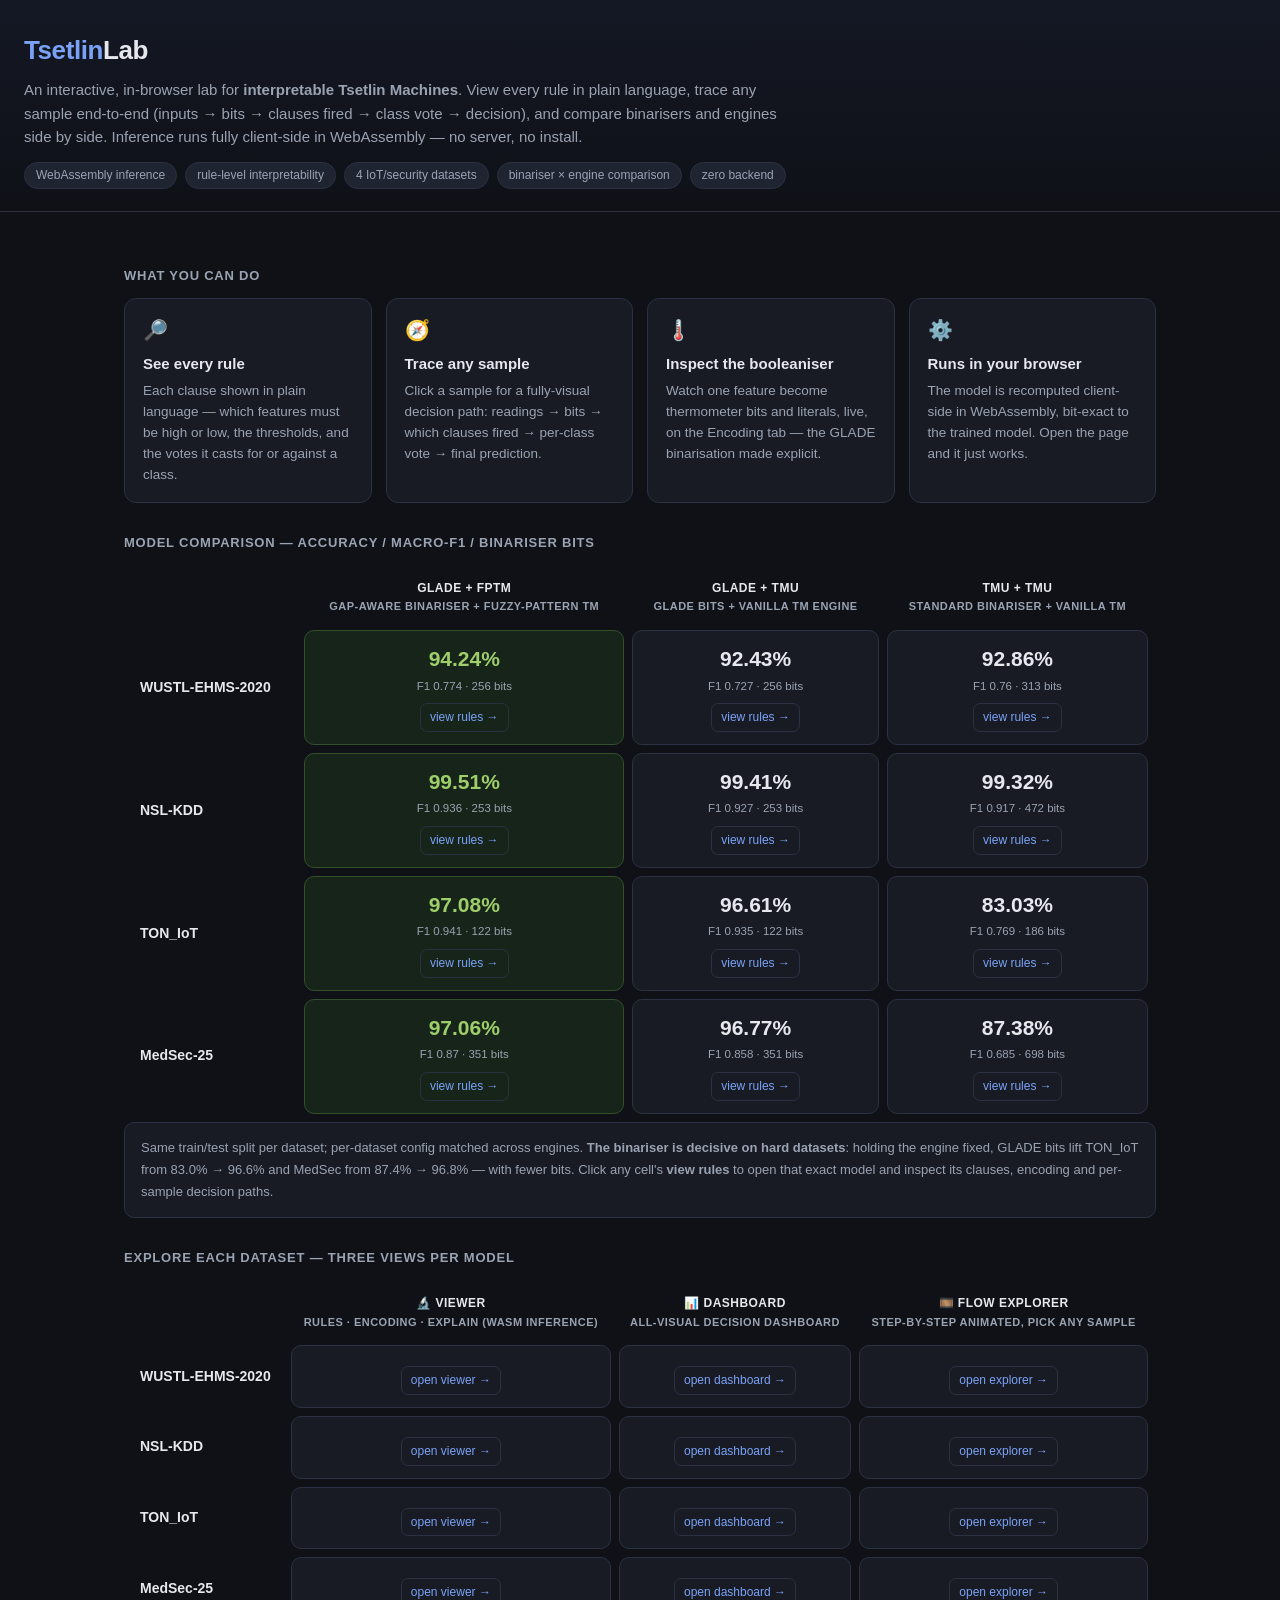
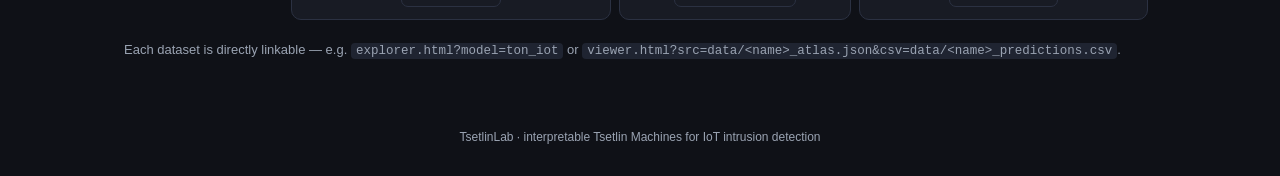
==== index.html @ f1954259 "Real-data flow explorer with sample picker + deep dig-in; per-dataset deep links across viewer/dashb" ====
<!DOCTYPE html>
<html lang="en"><head><meta charset="utf-8"><meta name="viewport" content="width=device-width,initial-scale=1">
<title>TsetlinLab — interpretable Tsetlin Machines in the browser</title>
<style>
  :root{--bg:#0f1117;--panel:#181b24;--panel2:#1f2431;--line:#2b3142;--fg:#e6e8ee;--mut:#9aa3b2;--acc:#7aa2f7;--pos:#9ece6a;--neg:#f7768e;--warn:#e0af68}
  *{box-sizing:border-box} body{margin:0;font:15px/1.55 -apple-system,BlinkMacSystemFont,"Segoe UI",Roboto,Helvetica,Arial,sans-serif;background:var(--bg);color:var(--fg)}
  header{padding:30px 24px 22px;border-bottom:1px solid var(--line);background:linear-gradient(180deg,#141824,#0f1117)}
  header h1{margin:0;font-size:26px;letter-spacing:-.4px} header h1 .g{color:var(--acc)}
  header p{margin:8px 0 0;color:var(--mut);max-width:760px}
  .pills{margin-top:14px;display:flex;gap:8px;flex-wrap:wrap}
  .pill{font-size:12px;border:1px solid var(--line);background:var(--panel2);border-radius:999px;padding:3px 11px;color:var(--mut)}
  main{max-width:1080px;margin:0 auto;padding:24px}
  h2{font-size:13px;text-transform:uppercase;letter-spacing:.06em;color:var(--mut);margin:30px 0 12px}
  .feat{display:grid;grid-template-columns:repeat(auto-fit,minmax(230px,1fr));gap:14px}
  .card{background:var(--panel);border:1px solid var(--line);border-radius:12px;padding:16px 18px}
  .card h3{margin:0 0 6px;font-size:15px} .card p{margin:0;color:var(--mut);font-size:13.5px}
  .card .ic{font-size:20px;margin-bottom:6px}
  table.mx{width:100%;border-collapse:separate;border-spacing:8px}
  table.mx th{font-size:13px;color:var(--mut);font-weight:600;text-align:left;padding:6px 8px}
  table.mx thead th{text-align:center;font-size:12px;text-transform:uppercase;letter-spacing:.04em}
  table.mx td{background:var(--panel);border:1px solid var(--line);border-radius:10px;padding:12px 14px;text-align:center;min-width:150px;vertical-align:top}
  table.mx td.win{border-color:#33502a;background:#16241a}
  table.mx td .acc{font-size:21px;font-weight:800} table.mx td.win .acc{color:var(--pos)}
  table.mx td .sub{font-size:11.5px;color:var(--mut);margin-top:2px}
  table.mx td .vr{display:inline-block;margin-top:8px;font-size:12px;color:var(--acc);text-decoration:none;border:1px solid var(--line);border-radius:7px;padding:4px 9px}
  table.mx td .vr:hover{border-color:var(--acc)}
  table.mx tbody th{font-size:14px;color:var(--fg)}
  .note{color:var(--mut);font-size:13px;line-height:1.7;background:var(--panel);border:1px solid var(--line);border-radius:10px;padding:14px 16px}
  .legend{display:flex;gap:8px;flex-wrap:wrap;margin:10px 0 0;font-size:12px;color:var(--mut)}
  .colhdr .b{display:block;color:var(--fg);font-weight:700} .colhdr .s{font-size:11px;color:var(--mut)}
  a{color:var(--acc)} code{font-family:ui-monospace,Menlo,Consolas,monospace;background:var(--panel2);padding:1px 5px;border-radius:4px;font-size:12.5px}
  footer{color:var(--mut);font-size:12px;text-align:center;padding:30px}
  .cta{display:inline-block;margin-top:8px;background:#16241a;border:1px solid #33502a;color:var(--pos);border-radius:8px;padding:8px 14px;text-decoration:none;font-size:14px}
</style></head><body>
<header>
  <h1><span class="g">Tsetlin</span>Lab</h1>
  <p>An interactive, in-browser lab for <b>interpretable Tsetlin Machines</b>. View every rule in plain language, trace any sample end-to-end (inputs → bits → clauses fired → class vote → decision), and compare binarisers and engines side by side. Inference runs fully client-side in WebAssembly — no server, no install.</p>
  <div class="pills"><span class="pill">WebAssembly inference</span><span class="pill">rule-level interpretability</span><span class="pill">4 IoT/security datasets</span><span class="pill">binariser × engine comparison</span><span class="pill">zero backend</span></div>
</header>
<main>
  <h2>What you can do</h2>
  <div class="feat">
    <div class="card"><div class="ic">🔎</div><h3>See every rule</h3><p>Each clause shown in plain language — which features must be high or low, the thresholds, and the votes it casts for or against a class.</p></div>
    <div class="card"><div class="ic">🧭</div><h3>Trace any sample</h3><p>Click a sample for a fully-visual decision path: readings → bits → which clauses fired → per-class vote → final prediction.</p></div>
    <div class="card"><div class="ic">🌡️</div><h3>Inspect the booleaniser</h3><p>Watch one feature become thermometer bits and literals, live, on the Encoding tab — the GLADE binarisation made explicit.</p></div>
    <div class="card"><div class="ic">⚙️</div><h3>Runs in your browser</h3><p>The model is recomputed client-side in WebAssembly, bit-exact to the trained model. Open the page and it just works.</p></div>
  </div>

  <h2>Model comparison — accuracy / macro-F1 / binariser bits</h2>
  <table class="mx">
    <thead><tr><th></th>
      <th class="colhdr"><span class="b">GLADE + FPTM</span><span class="s">gap-aware binariser + Fuzzy-Pattern TM</span></th>
      <th class="colhdr"><span class="b">GLADE + TMU</span><span class="s">GLADE bits + vanilla TM engine</span></th>
      <th class="colhdr"><span class="b">TMU + TMU</span><span class="s">standard binariser + vanilla TM</span></th>
    </tr></thead>
    <tbody>
    <tr><th>WUSTL-EHMS-2020</th><td class="win"><div class="acc">94.24%</div><div class="sub">F1 0.774 · 256 bits</div><a class="vr" href="viewer.html?src=data/wustl_atlas.json&csv=data/wustl_predictions.csv">view rules →</a></td><td class=""><div class="acc">92.43%</div><div class="sub">F1 0.727 · 256 bits</div><a class="vr" href="viewer.html?src=data/gladetmu_wustl_atlas.json&csv=data/gladetmu_wustl_predictions.csv">view rules →</a></td><td class=""><div class="acc">92.86%</div><div class="sub">F1 0.76 · 313 bits</div><a class="vr" href="viewer.html?src=data/tmu_wustl_atlas.json&csv=data/tmu_wustl_predictions.csv">view rules →</a></td></tr>
<tr><th>NSL-KDD</th><td class="win"><div class="acc">99.51%</div><div class="sub">F1 0.936 · 253 bits</div><a class="vr" href="viewer.html?src=data/nslkdd_atlas.json&csv=data/nslkdd_predictions.csv">view rules →</a></td><td class=""><div class="acc">99.41%</div><div class="sub">F1 0.927 · 253 bits</div><a class="vr" href="viewer.html?src=data/gladetmu_nslkdd_atlas.json&csv=data/gladetmu_nslkdd_predictions.csv">view rules →</a></td><td class=""><div class="acc">99.32%</div><div class="sub">F1 0.917 · 472 bits</div><a class="vr" href="viewer.html?src=data/tmu_nslkdd_atlas.json&csv=data/tmu_nslkdd_predictions.csv">view rules →</a></td></tr>
<tr><th>TON_IoT</th><td class="win"><div class="acc">97.08%</div><div class="sub">F1 0.941 · 122 bits</div><a class="vr" href="viewer.html?src=data/ton_iot_atlas.json&csv=data/ton_iot_predictions.csv">view rules →</a></td><td class=""><div class="acc">96.61%</div><div class="sub">F1 0.935 · 122 bits</div><a class="vr" href="viewer.html?src=data/gladetmu_ton_iot_atlas.json&csv=data/gladetmu_ton_iot_predictions.csv">view rules →</a></td><td class=""><div class="acc">83.03%</div><div class="sub">F1 0.769 · 186 bits</div><a class="vr" href="viewer.html?src=data/tmu_ton_iot_atlas.json&csv=data/tmu_ton_iot_predictions.csv">view rules →</a></td></tr>
<tr><th>MedSec-25</th><td class="win"><div class="acc">97.06%</div><div class="sub">F1 0.87 · 351 bits</div><a class="vr" href="viewer.html?src=data/medsec_atlas.json&csv=data/medsec_predictions.csv">view rules →</a></td><td class=""><div class="acc">96.77%</div><div class="sub">F1 0.858 · 351 bits</div><a class="vr" href="viewer.html?src=data/gladetmu_medsec_atlas.json&csv=data/gladetmu_medsec_predictions.csv">view rules →</a></td><td class=""><div class="acc">87.38%</div><div class="sub">F1 0.685 · 698 bits</div><a class="vr" href="viewer.html?src=data/tmu_medsec_atlas.json&csv=data/tmu_medsec_predictions.csv">view rules →</a></td></tr>

    </tbody>
  </table>
  <div class="note">Same train/test split per dataset; per-dataset config matched across engines. <b>The binariser is decisive on hard datasets</b>: holding the engine fixed, GLADE bits lift TON_IoT from 83.0% → 96.6% and MedSec from 87.4% → 96.8% — with fewer bits. Click any cell's <b>view rules</b> to open that exact model and inspect its clauses, encoding and per-sample decision paths.</div>

  <h2>Explore each dataset — three views per model</h2>
  <table class="mx" style="border-spacing:8px">
    <thead><tr><th></th>
      <th class="colhdr"><span class="b">🔬 Viewer</span><span class="s">rules · encoding · explain (WASM inference)</span></th>
      <th class="colhdr"><span class="b">📊 Dashboard</span><span class="s">all-visual decision dashboard</span></th>
      <th class="colhdr"><span class="b">🎞️ Flow Explorer</span><span class="s">step-by-step animated, pick any sample</span></th>
    </tr></thead>
    <tbody id="dsRows"></tbody>
  </table>
  <p style="color:var(--mut);font-size:13px;margin-top:12px">Each dataset is directly linkable — e.g. <code>explorer.html?model=ton_iot</code> or <code>viewer.html?src=data/&lt;name&gt;_atlas.json&amp;csv=data/&lt;name&gt;_predictions.csv</code>.</p>
</main>
<script>
// per-dataset page links (Viewer / Dashboard / Explorer)
const DS=[['wustl','WUSTL-EHMS-2020'],['nslkdd','NSL-KDD'],['ton_iot','TON_IoT'],['medsec','MedSec-25']];
document.getElementById('dsRows').innerHTML=DS.map(([k,h])=>{
  const v=`viewer.html?src=data/${k}_atlas.json&csv=data/${k}_predictions.csv`;
  const d=`dashboard.html?model=${k}`;
  const e=`explorer.html?model=${k}`;
  const cell=(href,txt)=>`<td style="text-align:center"><a class="vr" href="${href}">${txt} →</a></td>`;
  return `<tr><th>${h}</th>${cell(v,'open viewer')}${cell(d,'open dashboard')}${cell(e,'open explorer')}</tr>`;
}).join('');
</script>
<footer>TsetlinLab · interpretable Tsetlin Machines for IoT intrusion detection</footer>
</body></html>
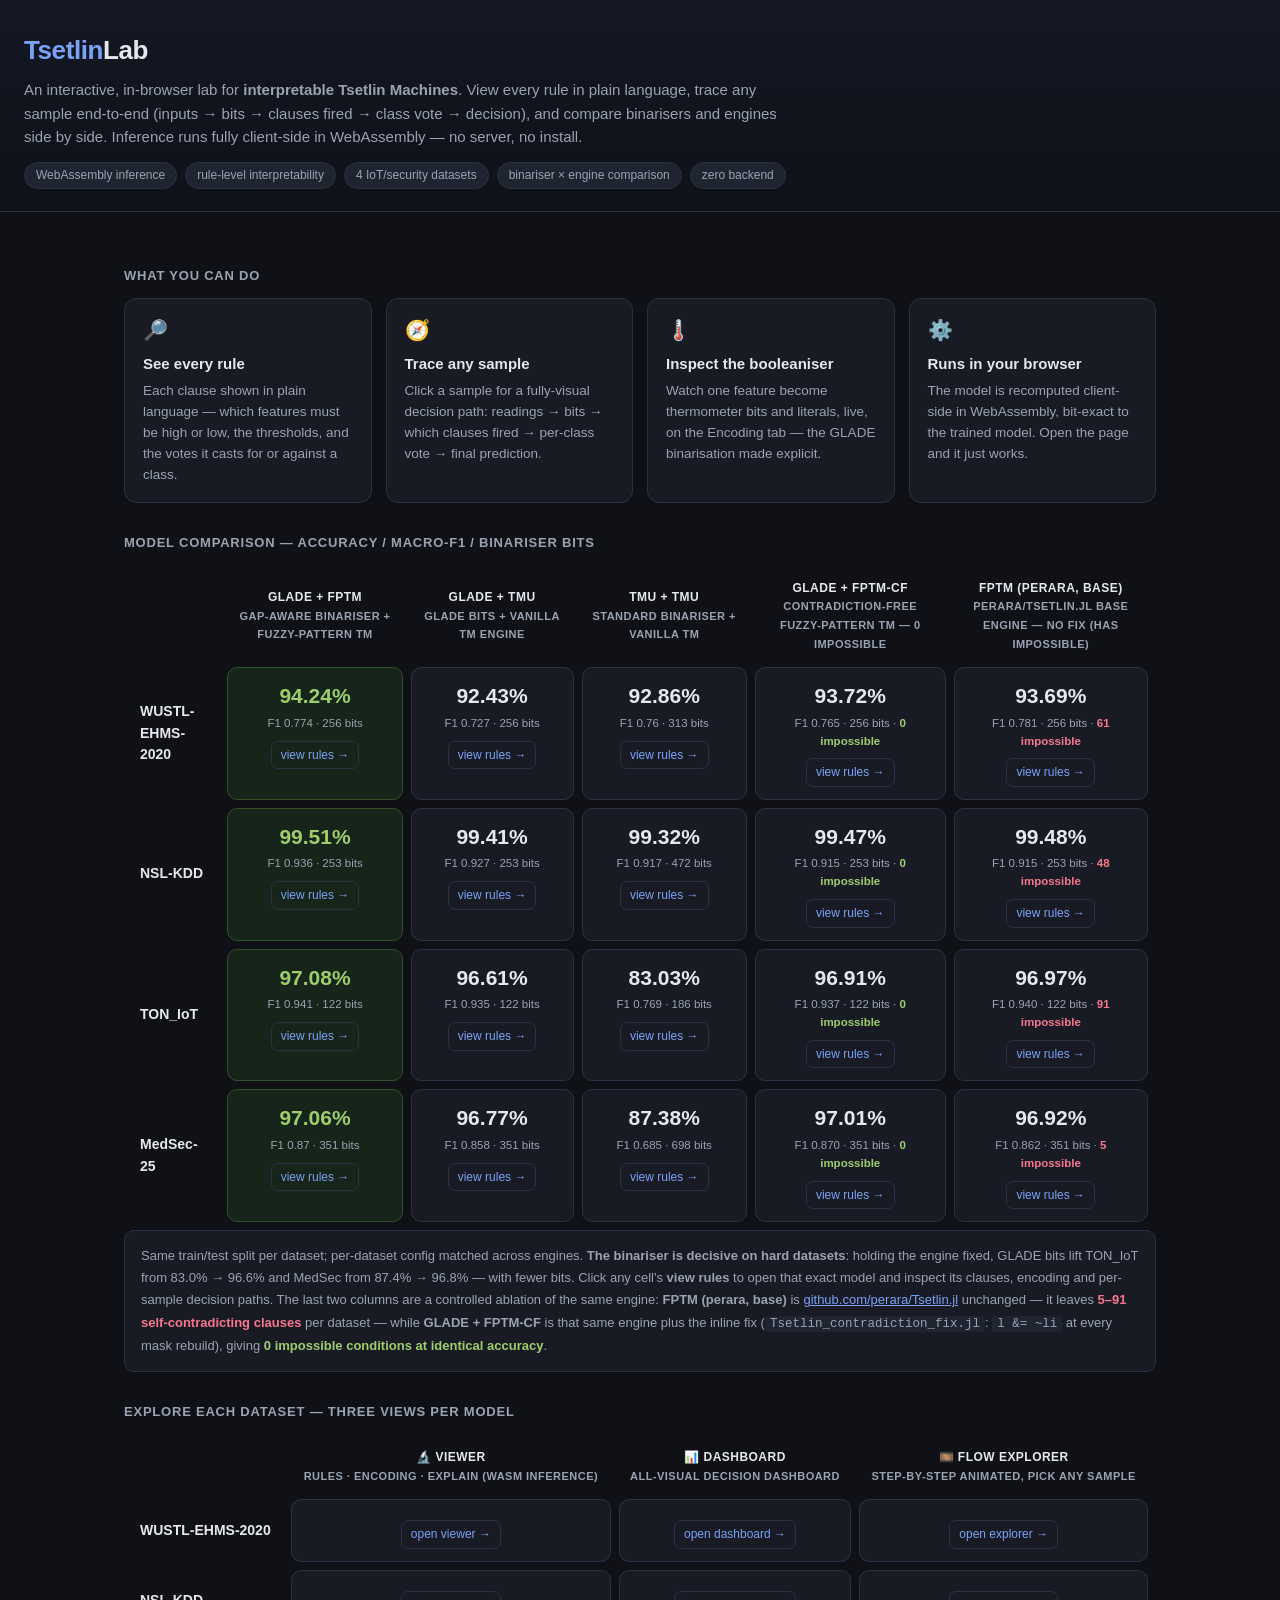
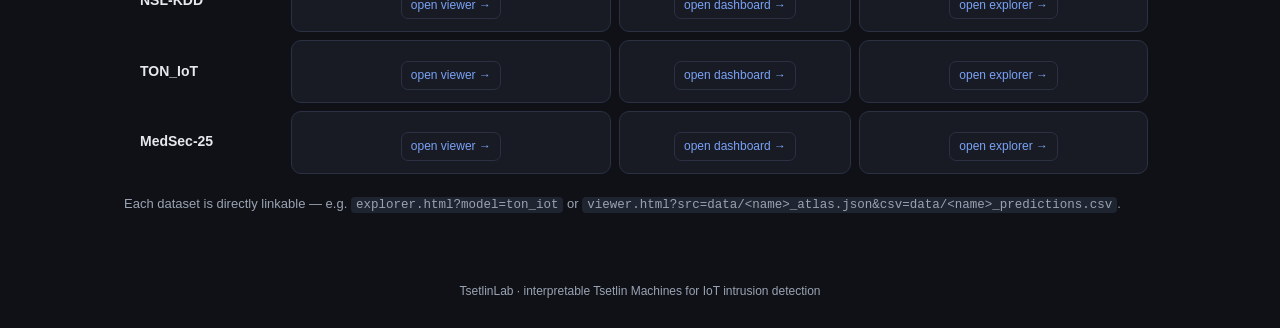
==== commit 297162c6: "Add contradiction-fix (cf_*) and base perara/Tsetlin.jl (perara_*) models for all 4 datasets - cf_*:" ====
--- a/index.html
+++ b/index.html
@@ -52,16 +52,18 @@
       <th class="colhdr"><span class="b">GLADE + FPTM</span><span class="s">gap-aware binariser + Fuzzy-Pattern TM</span></th>
       <th class="colhdr"><span class="b">GLADE + TMU</span><span class="s">GLADE bits + vanilla TM engine</span></th>
       <th class="colhdr"><span class="b">TMU + TMU</span><span class="s">standard binariser + vanilla TM</span></th>
+      <th class="colhdr"><span class="b">GLADE + FPTM-CF</span><span class="s">contradiction-free Fuzzy-Pattern TM — 0 impossible</span></th>
+      <th class="colhdr"><span class="b">FPTM (perara, base)</span><span class="s">perara/Tsetlin.jl base engine — no fix (has impossible)</span></th>
     </tr></thead>
     <tbody>
-    <tr><th>WUSTL-EHMS-2020</th><td class="win"><div class="acc">94.24%</div><div class="sub">F1 0.774 · 256 bits</div><a class="vr" href="viewer.html?src=data/wustl_atlas.json&csv=data/wustl_predictions.csv">view rules →</a></td><td class=""><div class="acc">92.43%</div><div class="sub">F1 0.727 · 256 bits</div><a class="vr" href="viewer.html?src=data/gladetmu_wustl_atlas.json&csv=data/gladetmu_wustl_predictions.csv">view rules →</a></td><td class=""><div class="acc">92.86%</div><div class="sub">F1 0.76 · 313 bits</div><a class="vr" href="viewer.html?src=data/tmu_wustl_atlas.json&csv=data/tmu_wustl_predictions.csv">view rules →</a></td></tr>
-<tr><th>NSL-KDD</th><td class="win"><div class="acc">99.51%</div><div class="sub">F1 0.936 · 253 bits</div><a class="vr" href="viewer.html?src=data/nslkdd_atlas.json&csv=data/nslkdd_predictions.csv">view rules →</a></td><td class=""><div class="acc">99.41%</div><div class="sub">F1 0.927 · 253 bits</div><a class="vr" href="viewer.html?src=data/gladetmu_nslkdd_atlas.json&csv=data/gladetmu_nslkdd_predictions.csv">view rules →</a></td><td class=""><div class="acc">99.32%</div><div class="sub">F1 0.917 · 472 bits</div><a class="vr" href="viewer.html?src=data/tmu_nslkdd_atlas.json&csv=data/tmu_nslkdd_predictions.csv">view rules →</a></td></tr>
-<tr><th>TON_IoT</th><td class="win"><div class="acc">97.08%</div><div class="sub">F1 0.941 · 122 bits</div><a class="vr" href="viewer.html?src=data/ton_iot_atlas.json&csv=data/ton_iot_predictions.csv">view rules →</a></td><td class=""><div class="acc">96.61%</div><div class="sub">F1 0.935 · 122 bits</div><a class="vr" href="viewer.html?src=data/gladetmu_ton_iot_atlas.json&csv=data/gladetmu_ton_iot_predictions.csv">view rules →</a></td><td class=""><div class="acc">83.03%</div><div class="sub">F1 0.769 · 186 bits</div><a class="vr" href="viewer.html?src=data/tmu_ton_iot_atlas.json&csv=data/tmu_ton_iot_predictions.csv">view rules →</a></td></tr>
-<tr><th>MedSec-25</th><td class="win"><div class="acc">97.06%</div><div class="sub">F1 0.87 · 351 bits</div><a class="vr" href="viewer.html?src=data/medsec_atlas.json&csv=data/medsec_predictions.csv">view rules →</a></td><td class=""><div class="acc">96.77%</div><div class="sub">F1 0.858 · 351 bits</div><a class="vr" href="viewer.html?src=data/gladetmu_medsec_atlas.json&csv=data/gladetmu_medsec_predictions.csv">view rules →</a></td><td class=""><div class="acc">87.38%</div><div class="sub">F1 0.685 · 698 bits</div><a class="vr" href="viewer.html?src=data/tmu_medsec_atlas.json&csv=data/tmu_medsec_predictions.csv">view rules →</a></td></tr>
+    <tr><th>WUSTL-EHMS-2020</th><td class="win"><div class="acc">94.24%</div><div class="sub">F1 0.774 · 256 bits</div><a class="vr" href="viewer.html?src=data/wustl_atlas.json&csv=data/wustl_predictions.csv">view rules →</a></td><td class=""><div class="acc">92.43%</div><div class="sub">F1 0.727 · 256 bits</div><a class="vr" href="viewer.html?src=data/gladetmu_wustl_atlas.json&csv=data/gladetmu_wustl_predictions.csv">view rules →</a></td><td class=""><div class="acc">92.86%</div><div class="sub">F1 0.76 · 313 bits</div><a class="vr" href="viewer.html?src=data/tmu_wustl_atlas.json&csv=data/tmu_wustl_predictions.csv">view rules →</a></td><td class=""><div class="acc">93.72%</div><div class="sub">F1 0.765 · 256 bits · <b style="color:#9ece6a">0 impossible</b></div><a class="vr" href="viewer.html?src=data/cf_wustl_atlas.json&csv=data/cf_wustl_predictions.csv">view rules →</a></td><td class=""><div class="acc">93.69%</div><div class="sub">F1 0.781 · 256 bits · <b style="color:#f7768e">61 impossible</b></div><a class="vr" href="viewer.html?src=data/perara_wustl_atlas.json&csv=data/perara_wustl_predictions.csv">view rules →</a></td></tr>
+<tr><th>NSL-KDD</th><td class="win"><div class="acc">99.51%</div><div class="sub">F1 0.936 · 253 bits</div><a class="vr" href="viewer.html?src=data/nslkdd_atlas.json&csv=data/nslkdd_predictions.csv">view rules →</a></td><td class=""><div class="acc">99.41%</div><div class="sub">F1 0.927 · 253 bits</div><a class="vr" href="viewer.html?src=data/gladetmu_nslkdd_atlas.json&csv=data/gladetmu_nslkdd_predictions.csv">view rules →</a></td><td class=""><div class="acc">99.32%</div><div class="sub">F1 0.917 · 472 bits</div><a class="vr" href="viewer.html?src=data/tmu_nslkdd_atlas.json&csv=data/tmu_nslkdd_predictions.csv">view rules →</a></td><td class=""><div class="acc">99.47%</div><div class="sub">F1 0.915 · 253 bits · <b style="color:#9ece6a">0 impossible</b></div><a class="vr" href="viewer.html?src=data/cf_nslkdd_atlas.json&csv=data/cf_nslkdd_predictions.csv">view rules →</a></td><td class=""><div class="acc">99.48%</div><div class="sub">F1 0.915 · 253 bits · <b style="color:#f7768e">48 impossible</b></div><a class="vr" href="viewer.html?src=data/perara_nslkdd_atlas.json&csv=data/perara_nslkdd_predictions.csv">view rules →</a></td></tr>
+<tr><th>TON_IoT</th><td class="win"><div class="acc">97.08%</div><div class="sub">F1 0.941 · 122 bits</div><a class="vr" href="viewer.html?src=data/ton_iot_atlas.json&csv=data/ton_iot_predictions.csv">view rules →</a></td><td class=""><div class="acc">96.61%</div><div class="sub">F1 0.935 · 122 bits</div><a class="vr" href="viewer.html?src=data/gladetmu_ton_iot_atlas.json&csv=data/gladetmu_ton_iot_predictions.csv">view rules →</a></td><td class=""><div class="acc">83.03%</div><div class="sub">F1 0.769 · 186 bits</div><a class="vr" href="viewer.html?src=data/tmu_ton_iot_atlas.json&csv=data/tmu_ton_iot_predictions.csv">view rules →</a></td><td class=""><div class="acc">96.91%</div><div class="sub">F1 0.937 · 122 bits · <b style="color:#9ece6a">0 impossible</b></div><a class="vr" href="viewer.html?src=data/cf_ton_iot_atlas.json&csv=data/cf_ton_iot_predictions.csv">view rules →</a></td><td class=""><div class="acc">96.97%</div><div class="sub">F1 0.940 · 122 bits · <b style="color:#f7768e">91 impossible</b></div><a class="vr" href="viewer.html?src=data/perara_ton_iot_atlas.json&csv=data/perara_ton_iot_predictions.csv">view rules →</a></td></tr>
+<tr><th>MedSec-25</th><td class="win"><div class="acc">97.06%</div><div class="sub">F1 0.87 · 351 bits</div><a class="vr" href="viewer.html?src=data/medsec_atlas.json&csv=data/medsec_predictions.csv">view rules →</a></td><td class=""><div class="acc">96.77%</div><div class="sub">F1 0.858 · 351 bits</div><a class="vr" href="viewer.html?src=data/gladetmu_medsec_atlas.json&csv=data/gladetmu_medsec_predictions.csv">view rules →</a></td><td class=""><div class="acc">87.38%</div><div class="sub">F1 0.685 · 698 bits</div><a class="vr" href="viewer.html?src=data/tmu_medsec_atlas.json&csv=data/tmu_medsec_predictions.csv">view rules →</a></td><td class=""><div class="acc">97.01%</div><div class="sub">F1 0.870 · 351 bits · <b style="color:#9ece6a">0 impossible</b></div><a class="vr" href="viewer.html?src=data/cf_medsec_atlas.json&csv=data/cf_medsec_predictions.csv">view rules →</a></td><td class=""><div class="acc">96.92%</div><div class="sub">F1 0.862 · 351 bits · <b style="color:#f7768e">5 impossible</b></div><a class="vr" href="viewer.html?src=data/perara_medsec_atlas.json&csv=data/perara_medsec_predictions.csv">view rules →</a></td></tr>
 
     </tbody>
   </table>
-  <div class="note">Same train/test split per dataset; per-dataset config matched across engines. <b>The binariser is decisive on hard datasets</b>: holding the engine fixed, GLADE bits lift TON_IoT from 83.0% → 96.6% and MedSec from 87.4% → 96.8% — with fewer bits. Click any cell's <b>view rules</b> to open that exact model and inspect its clauses, encoding and per-sample decision paths.</div>
+  <div class="note">Same train/test split per dataset; per-dataset config matched across engines. <b>The binariser is decisive on hard datasets</b>: holding the engine fixed, GLADE bits lift TON_IoT from 83.0% → 96.6% and MedSec from 87.4% → 96.8% — with fewer bits. Click any cell's <b>view rules</b> to open that exact model and inspect its clauses, encoding and per-sample decision paths. The last two columns are a controlled ablation of the same engine: <b>FPTM (perara, base)</b> is <a href="https://github.com/perara/Tsetlin.jl">github.com/perara/Tsetlin.jl</a> unchanged — it leaves <b style="color:#f7768e">5–91 self-contradicting clauses</b> per dataset — while <b>GLADE + FPTM-CF</b> is that same engine plus the inline fix (<code>Tsetlin_contradiction_fix.jl</code>: <code>l &amp;= ~li</code> at every mask rebuild), giving <b style="color:#9ece6a">0 impossible conditions at identical accuracy</b>.</div>
 
   <h2>Explore each dataset — three views per model</h2>
   <table class="mx" style="border-spacing:8px">
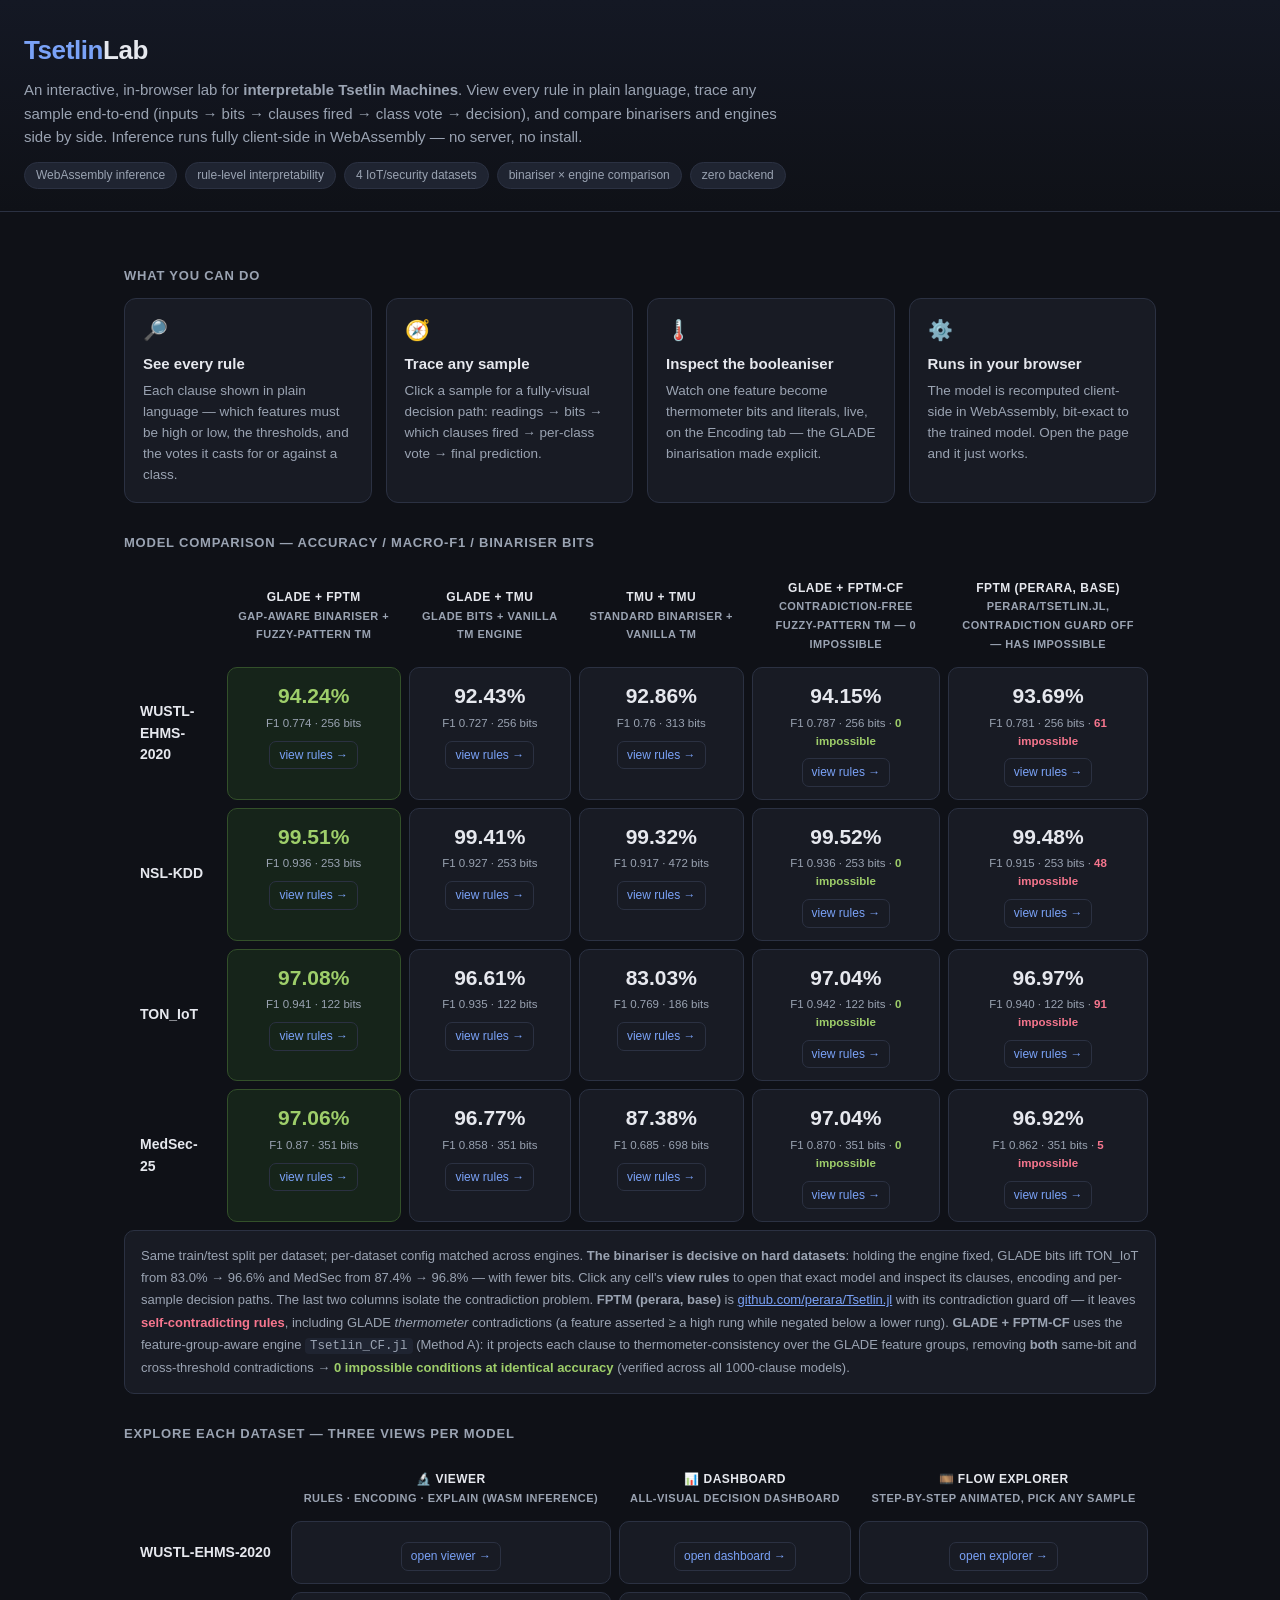
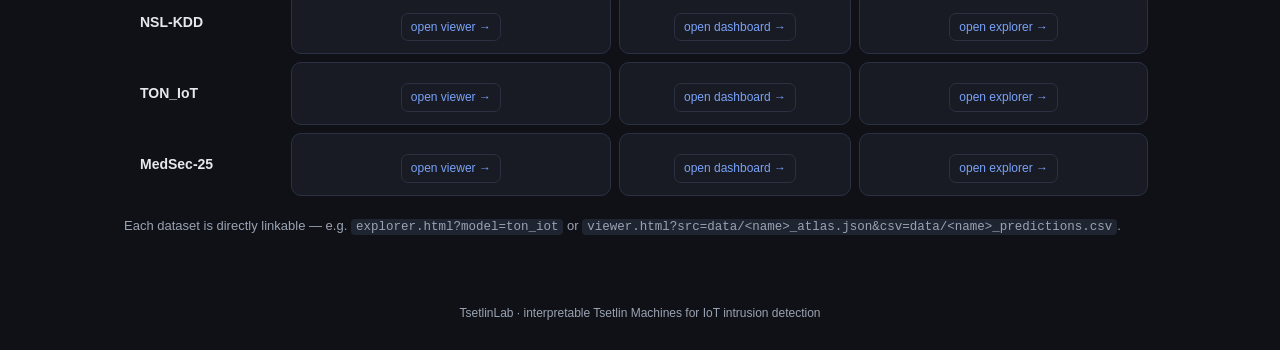
==== commit 086089be: "cf_* atlases: switch to feature-group-aware Tsetlin_CF (Method A) — truly 0 impossible The inline l&" ====
--- a/index.html
+++ b/index.html
@@ -53,17 +53,17 @@
       <th class="colhdr"><span class="b">GLADE + TMU</span><span class="s">GLADE bits + vanilla TM engine</span></th>
       <th class="colhdr"><span class="b">TMU + TMU</span><span class="s">standard binariser + vanilla TM</span></th>
       <th class="colhdr"><span class="b">GLADE + FPTM-CF</span><span class="s">contradiction-free Fuzzy-Pattern TM — 0 impossible</span></th>
-      <th class="colhdr"><span class="b">FPTM (perara, base)</span><span class="s">perara/Tsetlin.jl base engine — no fix (has impossible)</span></th>
+      <th class="colhdr"><span class="b">FPTM (perara, base)</span><span class="s">perara/Tsetlin.jl, contradiction guard off — has impossible</span></th>
     </tr></thead>
     <tbody>
-    <tr><th>WUSTL-EHMS-2020</th><td class="win"><div class="acc">94.24%</div><div class="sub">F1 0.774 · 256 bits</div><a class="vr" href="viewer.html?src=data/wustl_atlas.json&csv=data/wustl_predictions.csv">view rules →</a></td><td class=""><div class="acc">92.43%</div><div class="sub">F1 0.727 · 256 bits</div><a class="vr" href="viewer.html?src=data/gladetmu_wustl_atlas.json&csv=data/gladetmu_wustl_predictions.csv">view rules →</a></td><td class=""><div class="acc">92.86%</div><div class="sub">F1 0.76 · 313 bits</div><a class="vr" href="viewer.html?src=data/tmu_wustl_atlas.json&csv=data/tmu_wustl_predictions.csv">view rules →</a></td><td class=""><div class="acc">93.72%</div><div class="sub">F1 0.765 · 256 bits · <b style="color:#9ece6a">0 impossible</b></div><a class="vr" href="viewer.html?src=data/cf_wustl_atlas.json&csv=data/cf_wustl_predictions.csv">view rules →</a></td><td class=""><div class="acc">93.69%</div><div class="sub">F1 0.781 · 256 bits · <b style="color:#f7768e">61 impossible</b></div><a class="vr" href="viewer.html?src=data/perara_wustl_atlas.json&csv=data/perara_wustl_predictions.csv">view rules →</a></td></tr>
-<tr><th>NSL-KDD</th><td class="win"><div class="acc">99.51%</div><div class="sub">F1 0.936 · 253 bits</div><a class="vr" href="viewer.html?src=data/nslkdd_atlas.json&csv=data/nslkdd_predictions.csv">view rules →</a></td><td class=""><div class="acc">99.41%</div><div class="sub">F1 0.927 · 253 bits</div><a class="vr" href="viewer.html?src=data/gladetmu_nslkdd_atlas.json&csv=data/gladetmu_nslkdd_predictions.csv">view rules →</a></td><td class=""><div class="acc">99.32%</div><div class="sub">F1 0.917 · 472 bits</div><a class="vr" href="viewer.html?src=data/tmu_nslkdd_atlas.json&csv=data/tmu_nslkdd_predictions.csv">view rules →</a></td><td class=""><div class="acc">99.47%</div><div class="sub">F1 0.915 · 253 bits · <b style="color:#9ece6a">0 impossible</b></div><a class="vr" href="viewer.html?src=data/cf_nslkdd_atlas.json&csv=data/cf_nslkdd_predictions.csv">view rules →</a></td><td class=""><div class="acc">99.48%</div><div class="sub">F1 0.915 · 253 bits · <b style="color:#f7768e">48 impossible</b></div><a class="vr" href="viewer.html?src=data/perara_nslkdd_atlas.json&csv=data/perara_nslkdd_predictions.csv">view rules →</a></td></tr>
-<tr><th>TON_IoT</th><td class="win"><div class="acc">97.08%</div><div class="sub">F1 0.941 · 122 bits</div><a class="vr" href="viewer.html?src=data/ton_iot_atlas.json&csv=data/ton_iot_predictions.csv">view rules →</a></td><td class=""><div class="acc">96.61%</div><div class="sub">F1 0.935 · 122 bits</div><a class="vr" href="viewer.html?src=data/gladetmu_ton_iot_atlas.json&csv=data/gladetmu_ton_iot_predictions.csv">view rules →</a></td><td class=""><div class="acc">83.03%</div><div class="sub">F1 0.769 · 186 bits</div><a class="vr" href="viewer.html?src=data/tmu_ton_iot_atlas.json&csv=data/tmu_ton_iot_predictions.csv">view rules →</a></td><td class=""><div class="acc">96.91%</div><div class="sub">F1 0.937 · 122 bits · <b style="color:#9ece6a">0 impossible</b></div><a class="vr" href="viewer.html?src=data/cf_ton_iot_atlas.json&csv=data/cf_ton_iot_predictions.csv">view rules →</a></td><td class=""><div class="acc">96.97%</div><div class="sub">F1 0.940 · 122 bits · <b style="color:#f7768e">91 impossible</b></div><a class="vr" href="viewer.html?src=data/perara_ton_iot_atlas.json&csv=data/perara_ton_iot_predictions.csv">view rules →</a></td></tr>
-<tr><th>MedSec-25</th><td class="win"><div class="acc">97.06%</div><div class="sub">F1 0.87 · 351 bits</div><a class="vr" href="viewer.html?src=data/medsec_atlas.json&csv=data/medsec_predictions.csv">view rules →</a></td><td class=""><div class="acc">96.77%</div><div class="sub">F1 0.858 · 351 bits</div><a class="vr" href="viewer.html?src=data/gladetmu_medsec_atlas.json&csv=data/gladetmu_medsec_predictions.csv">view rules →</a></td><td class=""><div class="acc">87.38%</div><div class="sub">F1 0.685 · 698 bits</div><a class="vr" href="viewer.html?src=data/tmu_medsec_atlas.json&csv=data/tmu_medsec_predictions.csv">view rules →</a></td><td class=""><div class="acc">97.01%</div><div class="sub">F1 0.870 · 351 bits · <b style="color:#9ece6a">0 impossible</b></div><a class="vr" href="viewer.html?src=data/cf_medsec_atlas.json&csv=data/cf_medsec_predictions.csv">view rules →</a></td><td class=""><div class="acc">96.92%</div><div class="sub">F1 0.862 · 351 bits · <b style="color:#f7768e">5 impossible</b></div><a class="vr" href="viewer.html?src=data/perara_medsec_atlas.json&csv=data/perara_medsec_predictions.csv">view rules →</a></td></tr>
+    <tr><th>WUSTL-EHMS-2020</th><td class="win"><div class="acc">94.24%</div><div class="sub">F1 0.774 · 256 bits</div><a class="vr" href="viewer.html?src=data/wustl_atlas.json&csv=data/wustl_predictions.csv">view rules →</a></td><td class=""><div class="acc">92.43%</div><div class="sub">F1 0.727 · 256 bits</div><a class="vr" href="viewer.html?src=data/gladetmu_wustl_atlas.json&csv=data/gladetmu_wustl_predictions.csv">view rules →</a></td><td class=""><div class="acc">92.86%</div><div class="sub">F1 0.76 · 313 bits</div><a class="vr" href="viewer.html?src=data/tmu_wustl_atlas.json&csv=data/tmu_wustl_predictions.csv">view rules →</a></td><td class=""><div class="acc">94.15%</div><div class="sub">F1 0.787 · 256 bits · <b style="color:#9ece6a">0 impossible</b></div><a class="vr" href="viewer.html?src=data/cf_wustl_atlas.json&csv=data/cf_wustl_predictions.csv">view rules →</a></td><td class=""><div class="acc">93.69%</div><div class="sub">F1 0.781 · 256 bits · <b style="color:#f7768e">61 impossible</b></div><a class="vr" href="viewer.html?src=data/perara_wustl_atlas.json&csv=data/perara_wustl_predictions.csv">view rules →</a></td></tr>
+<tr><th>NSL-KDD</th><td class="win"><div class="acc">99.51%</div><div class="sub">F1 0.936 · 253 bits</div><a class="vr" href="viewer.html?src=data/nslkdd_atlas.json&csv=data/nslkdd_predictions.csv">view rules →</a></td><td class=""><div class="acc">99.41%</div><div class="sub">F1 0.927 · 253 bits</div><a class="vr" href="viewer.html?src=data/gladetmu_nslkdd_atlas.json&csv=data/gladetmu_nslkdd_predictions.csv">view rules →</a></td><td class=""><div class="acc">99.32%</div><div class="sub">F1 0.917 · 472 bits</div><a class="vr" href="viewer.html?src=data/tmu_nslkdd_atlas.json&csv=data/tmu_nslkdd_predictions.csv">view rules →</a></td><td class=""><div class="acc">99.52%</div><div class="sub">F1 0.936 · 253 bits · <b style="color:#9ece6a">0 impossible</b></div><a class="vr" href="viewer.html?src=data/cf_nslkdd_atlas.json&csv=data/cf_nslkdd_predictions.csv">view rules →</a></td><td class=""><div class="acc">99.48%</div><div class="sub">F1 0.915 · 253 bits · <b style="color:#f7768e">48 impossible</b></div><a class="vr" href="viewer.html?src=data/perara_nslkdd_atlas.json&csv=data/perara_nslkdd_predictions.csv">view rules →</a></td></tr>
+<tr><th>TON_IoT</th><td class="win"><div class="acc">97.08%</div><div class="sub">F1 0.941 · 122 bits</div><a class="vr" href="viewer.html?src=data/ton_iot_atlas.json&csv=data/ton_iot_predictions.csv">view rules →</a></td><td class=""><div class="acc">96.61%</div><div class="sub">F1 0.935 · 122 bits</div><a class="vr" href="viewer.html?src=data/gladetmu_ton_iot_atlas.json&csv=data/gladetmu_ton_iot_predictions.csv">view rules →</a></td><td class=""><div class="acc">83.03%</div><div class="sub">F1 0.769 · 186 bits</div><a class="vr" href="viewer.html?src=data/tmu_ton_iot_atlas.json&csv=data/tmu_ton_iot_predictions.csv">view rules →</a></td><td class=""><div class="acc">97.04%</div><div class="sub">F1 0.942 · 122 bits · <b style="color:#9ece6a">0 impossible</b></div><a class="vr" href="viewer.html?src=data/cf_ton_iot_atlas.json&csv=data/cf_ton_iot_predictions.csv">view rules →</a></td><td class=""><div class="acc">96.97%</div><div class="sub">F1 0.940 · 122 bits · <b style="color:#f7768e">91 impossible</b></div><a class="vr" href="viewer.html?src=data/perara_ton_iot_atlas.json&csv=data/perara_ton_iot_predictions.csv">view rules →</a></td></tr>
+<tr><th>MedSec-25</th><td class="win"><div class="acc">97.06%</div><div class="sub">F1 0.87 · 351 bits</div><a class="vr" href="viewer.html?src=data/medsec_atlas.json&csv=data/medsec_predictions.csv">view rules →</a></td><td class=""><div class="acc">96.77%</div><div class="sub">F1 0.858 · 351 bits</div><a class="vr" href="viewer.html?src=data/gladetmu_medsec_atlas.json&csv=data/gladetmu_medsec_predictions.csv">view rules →</a></td><td class=""><div class="acc">87.38%</div><div class="sub">F1 0.685 · 698 bits</div><a class="vr" href="viewer.html?src=data/tmu_medsec_atlas.json&csv=data/tmu_medsec_predictions.csv">view rules →</a></td><td class=""><div class="acc">97.04%</div><div class="sub">F1 0.870 · 351 bits · <b style="color:#9ece6a">0 impossible</b></div><a class="vr" href="viewer.html?src=data/cf_medsec_atlas.json&csv=data/cf_medsec_predictions.csv">view rules →</a></td><td class=""><div class="acc">96.92%</div><div class="sub">F1 0.862 · 351 bits · <b style="color:#f7768e">5 impossible</b></div><a class="vr" href="viewer.html?src=data/perara_medsec_atlas.json&csv=data/perara_medsec_predictions.csv">view rules →</a></td></tr>
 
     </tbody>
   </table>
-  <div class="note">Same train/test split per dataset; per-dataset config matched across engines. <b>The binariser is decisive on hard datasets</b>: holding the engine fixed, GLADE bits lift TON_IoT from 83.0% → 96.6% and MedSec from 87.4% → 96.8% — with fewer bits. Click any cell's <b>view rules</b> to open that exact model and inspect its clauses, encoding and per-sample decision paths. The last two columns are a controlled ablation of the same engine: <b>FPTM (perara, base)</b> is <a href="https://github.com/perara/Tsetlin.jl">github.com/perara/Tsetlin.jl</a> unchanged — it leaves <b style="color:#f7768e">5–91 self-contradicting clauses</b> per dataset — while <b>GLADE + FPTM-CF</b> is that same engine plus the inline fix (<code>Tsetlin_contradiction_fix.jl</code>: <code>l &amp;= ~li</code> at every mask rebuild), giving <b style="color:#9ece6a">0 impossible conditions at identical accuracy</b>.</div>
+  <div class="note">Same train/test split per dataset; per-dataset config matched across engines. <b>The binariser is decisive on hard datasets</b>: holding the engine fixed, GLADE bits lift TON_IoT from 83.0% → 96.6% and MedSec from 87.4% → 96.8% — with fewer bits. Click any cell's <b>view rules</b> to open that exact model and inspect its clauses, encoding and per-sample decision paths. The last two columns isolate the contradiction problem. <b>FPTM (perara, base)</b> is <a href="https://github.com/perara/Tsetlin.jl">github.com/perara/Tsetlin.jl</a> with its contradiction guard off — it leaves <b style="color:#f7768e">self-contradicting rules</b>, including GLADE <i>thermometer</i> contradictions (a feature asserted ≥ a high rung while negated below a lower rung). <b>GLADE + FPTM-CF</b> uses the feature-group-aware engine <code>Tsetlin_CF.jl</code> (Method A): it projects each clause to thermometer-consistency over the GLADE feature groups, removing <b>both</b> same-bit and cross-threshold contradictions → <b style="color:#9ece6a">0 impossible conditions at identical accuracy</b> (verified across all 1000-clause models).</div>
 
   <h2>Explore each dataset — three views per model</h2>
   <table class="mx" style="border-spacing:8px">
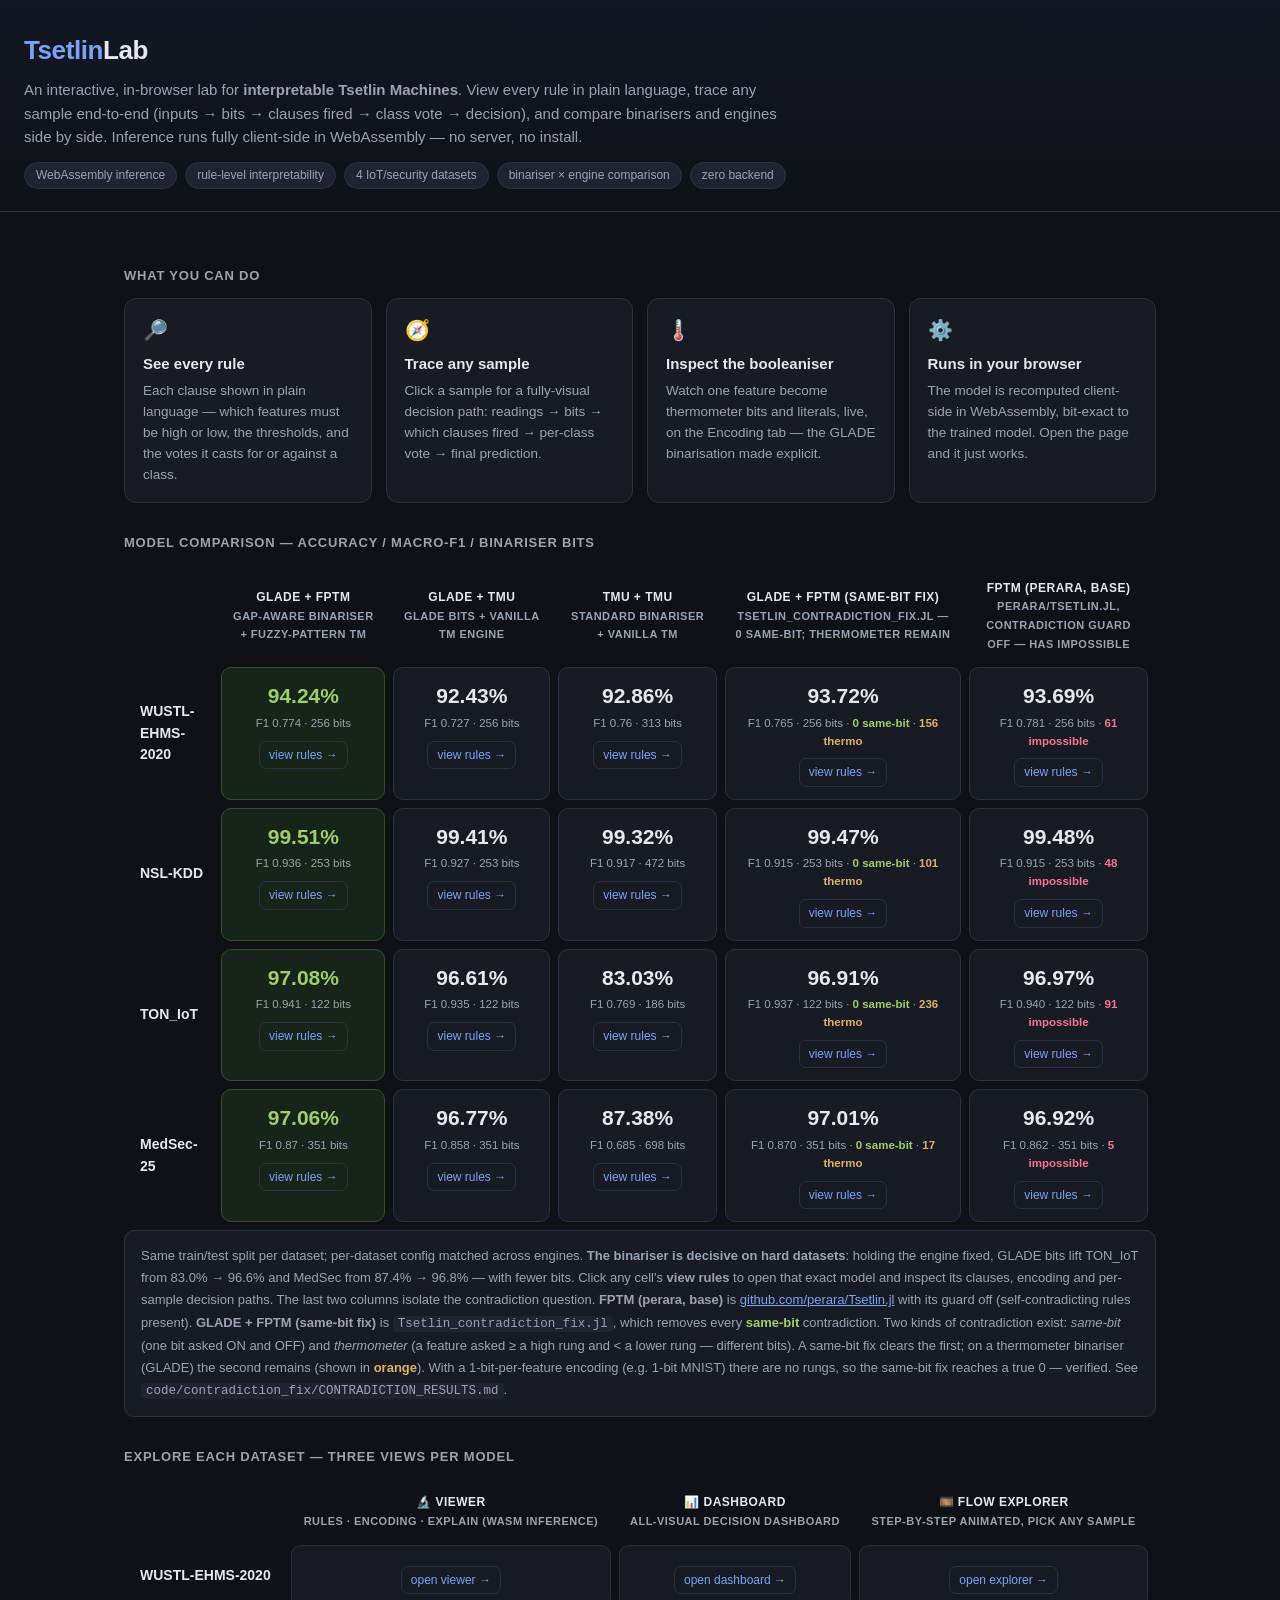
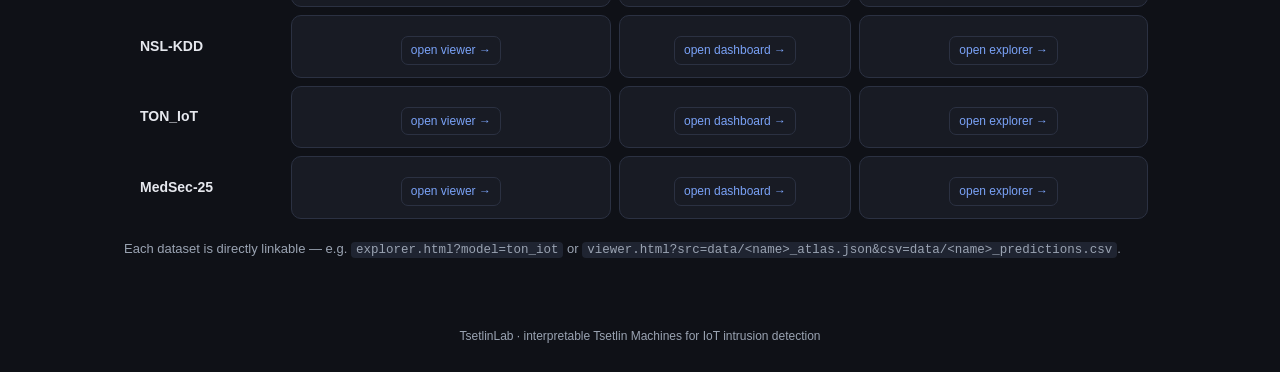
==== commit fec7351c: "Verify contradiction fixes (same-bit vs thermometer); restore cf_* to Tsetlin_contradiction_fix.jl -" ====
--- a/index.html
+++ b/index.html
@@ -52,18 +52,18 @@
       <th class="colhdr"><span class="b">GLADE + FPTM</span><span class="s">gap-aware binariser + Fuzzy-Pattern TM</span></th>
       <th class="colhdr"><span class="b">GLADE + TMU</span><span class="s">GLADE bits + vanilla TM engine</span></th>
       <th class="colhdr"><span class="b">TMU + TMU</span><span class="s">standard binariser + vanilla TM</span></th>
-      <th class="colhdr"><span class="b">GLADE + FPTM-CF</span><span class="s">contradiction-free Fuzzy-Pattern TM — 0 impossible</span></th>
+      <th class="colhdr"><span class="b">GLADE + FPTM (same-bit fix)</span><span class="s">Tsetlin_contradiction_fix.jl — 0 same-bit; thermometer remain</span></th>
       <th class="colhdr"><span class="b">FPTM (perara, base)</span><span class="s">perara/Tsetlin.jl, contradiction guard off — has impossible</span></th>
     </tr></thead>
     <tbody>
-    <tr><th>WUSTL-EHMS-2020</th><td class="win"><div class="acc">94.24%</div><div class="sub">F1 0.774 · 256 bits</div><a class="vr" href="viewer.html?src=data/wustl_atlas.json&csv=data/wustl_predictions.csv">view rules →</a></td><td class=""><div class="acc">92.43%</div><div class="sub">F1 0.727 · 256 bits</div><a class="vr" href="viewer.html?src=data/gladetmu_wustl_atlas.json&csv=data/gladetmu_wustl_predictions.csv">view rules →</a></td><td class=""><div class="acc">92.86%</div><div class="sub">F1 0.76 · 313 bits</div><a class="vr" href="viewer.html?src=data/tmu_wustl_atlas.json&csv=data/tmu_wustl_predictions.csv">view rules →</a></td><td class=""><div class="acc">94.15%</div><div class="sub">F1 0.787 · 256 bits · <b style="color:#9ece6a">0 impossible</b></div><a class="vr" href="viewer.html?src=data/cf_wustl_atlas.json&csv=data/cf_wustl_predictions.csv">view rules →</a></td><td class=""><div class="acc">93.69%</div><div class="sub">F1 0.781 · 256 bits · <b style="color:#f7768e">61 impossible</b></div><a class="vr" href="viewer.html?src=data/perara_wustl_atlas.json&csv=data/perara_wustl_predictions.csv">view rules →</a></td></tr>
-<tr><th>NSL-KDD</th><td class="win"><div class="acc">99.51%</div><div class="sub">F1 0.936 · 253 bits</div><a class="vr" href="viewer.html?src=data/nslkdd_atlas.json&csv=data/nslkdd_predictions.csv">view rules →</a></td><td class=""><div class="acc">99.41%</div><div class="sub">F1 0.927 · 253 bits</div><a class="vr" href="viewer.html?src=data/gladetmu_nslkdd_atlas.json&csv=data/gladetmu_nslkdd_predictions.csv">view rules →</a></td><td class=""><div class="acc">99.32%</div><div class="sub">F1 0.917 · 472 bits</div><a class="vr" href="viewer.html?src=data/tmu_nslkdd_atlas.json&csv=data/tmu_nslkdd_predictions.csv">view rules →</a></td><td class=""><div class="acc">99.52%</div><div class="sub">F1 0.936 · 253 bits · <b style="color:#9ece6a">0 impossible</b></div><a class="vr" href="viewer.html?src=data/cf_nslkdd_atlas.json&csv=data/cf_nslkdd_predictions.csv">view rules →</a></td><td class=""><div class="acc">99.48%</div><div class="sub">F1 0.915 · 253 bits · <b style="color:#f7768e">48 impossible</b></div><a class="vr" href="viewer.html?src=data/perara_nslkdd_atlas.json&csv=data/perara_nslkdd_predictions.csv">view rules →</a></td></tr>
-<tr><th>TON_IoT</th><td class="win"><div class="acc">97.08%</div><div class="sub">F1 0.941 · 122 bits</div><a class="vr" href="viewer.html?src=data/ton_iot_atlas.json&csv=data/ton_iot_predictions.csv">view rules →</a></td><td class=""><div class="acc">96.61%</div><div class="sub">F1 0.935 · 122 bits</div><a class="vr" href="viewer.html?src=data/gladetmu_ton_iot_atlas.json&csv=data/gladetmu_ton_iot_predictions.csv">view rules →</a></td><td class=""><div class="acc">83.03%</div><div class="sub">F1 0.769 · 186 bits</div><a class="vr" href="viewer.html?src=data/tmu_ton_iot_atlas.json&csv=data/tmu_ton_iot_predictions.csv">view rules →</a></td><td class=""><div class="acc">97.04%</div><div class="sub">F1 0.942 · 122 bits · <b style="color:#9ece6a">0 impossible</b></div><a class="vr" href="viewer.html?src=data/cf_ton_iot_atlas.json&csv=data/cf_ton_iot_predictions.csv">view rules →</a></td><td class=""><div class="acc">96.97%</div><div class="sub">F1 0.940 · 122 bits · <b style="color:#f7768e">91 impossible</b></div><a class="vr" href="viewer.html?src=data/perara_ton_iot_atlas.json&csv=data/perara_ton_iot_predictions.csv">view rules →</a></td></tr>
-<tr><th>MedSec-25</th><td class="win"><div class="acc">97.06%</div><div class="sub">F1 0.87 · 351 bits</div><a class="vr" href="viewer.html?src=data/medsec_atlas.json&csv=data/medsec_predictions.csv">view rules →</a></td><td class=""><div class="acc">96.77%</div><div class="sub">F1 0.858 · 351 bits</div><a class="vr" href="viewer.html?src=data/gladetmu_medsec_atlas.json&csv=data/gladetmu_medsec_predictions.csv">view rules →</a></td><td class=""><div class="acc">87.38%</div><div class="sub">F1 0.685 · 698 bits</div><a class="vr" href="viewer.html?src=data/tmu_medsec_atlas.json&csv=data/tmu_medsec_predictions.csv">view rules →</a></td><td class=""><div class="acc">97.04%</div><div class="sub">F1 0.870 · 351 bits · <b style="color:#9ece6a">0 impossible</b></div><a class="vr" href="viewer.html?src=data/cf_medsec_atlas.json&csv=data/cf_medsec_predictions.csv">view rules →</a></td><td class=""><div class="acc">96.92%</div><div class="sub">F1 0.862 · 351 bits · <b style="color:#f7768e">5 impossible</b></div><a class="vr" href="viewer.html?src=data/perara_medsec_atlas.json&csv=data/perara_medsec_predictions.csv">view rules →</a></td></tr>
+    <tr><th>WUSTL-EHMS-2020</th><td class="win"><div class="acc">94.24%</div><div class="sub">F1 0.774 · 256 bits</div><a class="vr" href="viewer.html?src=data/wustl_atlas.json&csv=data/wustl_predictions.csv">view rules →</a></td><td class=""><div class="acc">92.43%</div><div class="sub">F1 0.727 · 256 bits</div><a class="vr" href="viewer.html?src=data/gladetmu_wustl_atlas.json&csv=data/gladetmu_wustl_predictions.csv">view rules →</a></td><td class=""><div class="acc">92.86%</div><div class="sub">F1 0.76 · 313 bits</div><a class="vr" href="viewer.html?src=data/tmu_wustl_atlas.json&csv=data/tmu_wustl_predictions.csv">view rules →</a></td><td class=""><div class="acc">93.72%</div><div class="sub">F1 0.765 · 256 bits · <b style="color:#9ece6a">0 same-bit</b> · <b style="color:#e0af68">156 thermo</b></div><a class="vr" href="viewer.html?src=data/cf_wustl_atlas.json&csv=data/cf_wustl_predictions.csv">view rules →</a></td><td class=""><div class="acc">93.69%</div><div class="sub">F1 0.781 · 256 bits · <b style="color:#f7768e">61 impossible</b></div><a class="vr" href="viewer.html?src=data/perara_wustl_atlas.json&csv=data/perara_wustl_predictions.csv">view rules →</a></td></tr>
+<tr><th>NSL-KDD</th><td class="win"><div class="acc">99.51%</div><div class="sub">F1 0.936 · 253 bits</div><a class="vr" href="viewer.html?src=data/nslkdd_atlas.json&csv=data/nslkdd_predictions.csv">view rules →</a></td><td class=""><div class="acc">99.41%</div><div class="sub">F1 0.927 · 253 bits</div><a class="vr" href="viewer.html?src=data/gladetmu_nslkdd_atlas.json&csv=data/gladetmu_nslkdd_predictions.csv">view rules →</a></td><td class=""><div class="acc">99.32%</div><div class="sub">F1 0.917 · 472 bits</div><a class="vr" href="viewer.html?src=data/tmu_nslkdd_atlas.json&csv=data/tmu_nslkdd_predictions.csv">view rules →</a></td><td class=""><div class="acc">99.47%</div><div class="sub">F1 0.915 · 253 bits · <b style="color:#9ece6a">0 same-bit</b> · <b style="color:#e0af68">101 thermo</b></div><a class="vr" href="viewer.html?src=data/cf_nslkdd_atlas.json&csv=data/cf_nslkdd_predictions.csv">view rules →</a></td><td class=""><div class="acc">99.48%</div><div class="sub">F1 0.915 · 253 bits · <b style="color:#f7768e">48 impossible</b></div><a class="vr" href="viewer.html?src=data/perara_nslkdd_atlas.json&csv=data/perara_nslkdd_predictions.csv">view rules →</a></td></tr>
+<tr><th>TON_IoT</th><td class="win"><div class="acc">97.08%</div><div class="sub">F1 0.941 · 122 bits</div><a class="vr" href="viewer.html?src=data/ton_iot_atlas.json&csv=data/ton_iot_predictions.csv">view rules →</a></td><td class=""><div class="acc">96.61%</div><div class="sub">F1 0.935 · 122 bits</div><a class="vr" href="viewer.html?src=data/gladetmu_ton_iot_atlas.json&csv=data/gladetmu_ton_iot_predictions.csv">view rules →</a></td><td class=""><div class="acc">83.03%</div><div class="sub">F1 0.769 · 186 bits</div><a class="vr" href="viewer.html?src=data/tmu_ton_iot_atlas.json&csv=data/tmu_ton_iot_predictions.csv">view rules →</a></td><td class=""><div class="acc">96.91%</div><div class="sub">F1 0.937 · 122 bits · <b style="color:#9ece6a">0 same-bit</b> · <b style="color:#e0af68">236 thermo</b></div><a class="vr" href="viewer.html?src=data/cf_ton_iot_atlas.json&csv=data/cf_ton_iot_predictions.csv">view rules →</a></td><td class=""><div class="acc">96.97%</div><div class="sub">F1 0.940 · 122 bits · <b style="color:#f7768e">91 impossible</b></div><a class="vr" href="viewer.html?src=data/perara_ton_iot_atlas.json&csv=data/perara_ton_iot_predictions.csv">view rules →</a></td></tr>
+<tr><th>MedSec-25</th><td class="win"><div class="acc">97.06%</div><div class="sub">F1 0.87 · 351 bits</div><a class="vr" href="viewer.html?src=data/medsec_atlas.json&csv=data/medsec_predictions.csv">view rules →</a></td><td class=""><div class="acc">96.77%</div><div class="sub">F1 0.858 · 351 bits</div><a class="vr" href="viewer.html?src=data/gladetmu_medsec_atlas.json&csv=data/gladetmu_medsec_predictions.csv">view rules →</a></td><td class=""><div class="acc">87.38%</div><div class="sub">F1 0.685 · 698 bits</div><a class="vr" href="viewer.html?src=data/tmu_medsec_atlas.json&csv=data/tmu_medsec_predictions.csv">view rules →</a></td><td class=""><div class="acc">97.01%</div><div class="sub">F1 0.870 · 351 bits · <b style="color:#9ece6a">0 same-bit</b> · <b style="color:#e0af68">17 thermo</b></div><a class="vr" href="viewer.html?src=data/cf_medsec_atlas.json&csv=data/cf_medsec_predictions.csv">view rules →</a></td><td class=""><div class="acc">96.92%</div><div class="sub">F1 0.862 · 351 bits · <b style="color:#f7768e">5 impossible</b></div><a class="vr" href="viewer.html?src=data/perara_medsec_atlas.json&csv=data/perara_medsec_predictions.csv">view rules →</a></td></tr>
 
     </tbody>
   </table>
-  <div class="note">Same train/test split per dataset; per-dataset config matched across engines. <b>The binariser is decisive on hard datasets</b>: holding the engine fixed, GLADE bits lift TON_IoT from 83.0% → 96.6% and MedSec from 87.4% → 96.8% — with fewer bits. Click any cell's <b>view rules</b> to open that exact model and inspect its clauses, encoding and per-sample decision paths. The last two columns isolate the contradiction problem. <b>FPTM (perara, base)</b> is <a href="https://github.com/perara/Tsetlin.jl">github.com/perara/Tsetlin.jl</a> with its contradiction guard off — it leaves <b style="color:#f7768e">self-contradicting rules</b>, including GLADE <i>thermometer</i> contradictions (a feature asserted ≥ a high rung while negated below a lower rung). <b>GLADE + FPTM-CF</b> uses the feature-group-aware engine <code>Tsetlin_CF.jl</code> (Method A): it projects each clause to thermometer-consistency over the GLADE feature groups, removing <b>both</b> same-bit and cross-threshold contradictions → <b style="color:#9ece6a">0 impossible conditions at identical accuracy</b> (verified across all 1000-clause models).</div>
+  <div class="note">Same train/test split per dataset; per-dataset config matched across engines. <b>The binariser is decisive on hard datasets</b>: holding the engine fixed, GLADE bits lift TON_IoT from 83.0% → 96.6% and MedSec from 87.4% → 96.8% — with fewer bits. Click any cell's <b>view rules</b> to open that exact model and inspect its clauses, encoding and per-sample decision paths. The last two columns isolate the contradiction question. <b>FPTM (perara, base)</b> is <a href="https://github.com/perara/Tsetlin.jl">github.com/perara/Tsetlin.jl</a> with its guard off (self-contradicting rules present). <b>GLADE + FPTM (same-bit fix)</b> is <code>Tsetlin_contradiction_fix.jl</code>, which removes every <b style="color:#9ece6a">same-bit</b> contradiction. Two kinds of contradiction exist: <i>same-bit</i> (one bit asked ON and OFF) and <i>thermometer</i> (a feature asked ≥ a high rung and &lt; a lower rung — different bits). A same-bit fix clears the first; on a thermometer binariser (GLADE) the second remains (shown in <b style="color:#e0af68">orange</b>). With a 1-bit-per-feature encoding (e.g. 1-bit MNIST) there are no rungs, so the same-bit fix reaches a true 0 — verified. See <code>code/contradiction_fix/CONTRADICTION_RESULTS.md</code>.</div>
 
   <h2>Explore each dataset — three views per model</h2>
   <table class="mx" style="border-spacing:8px">
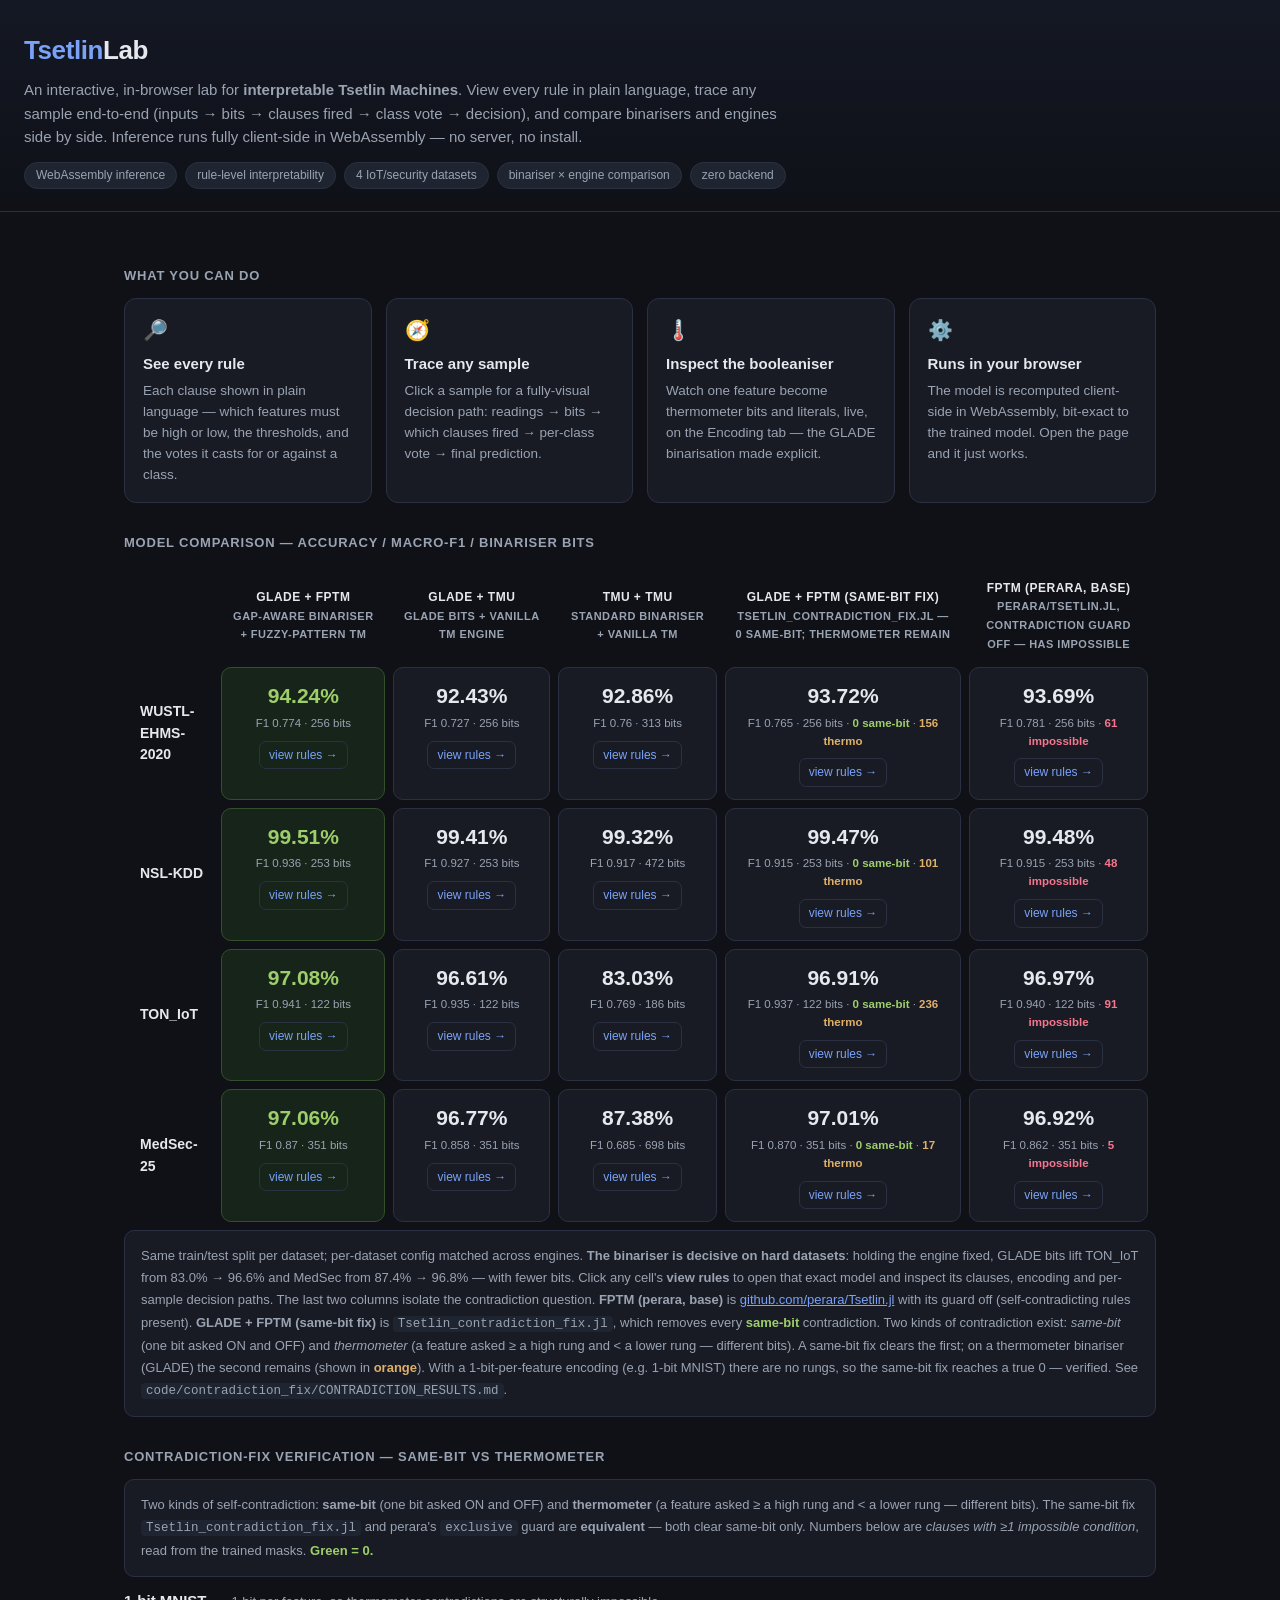
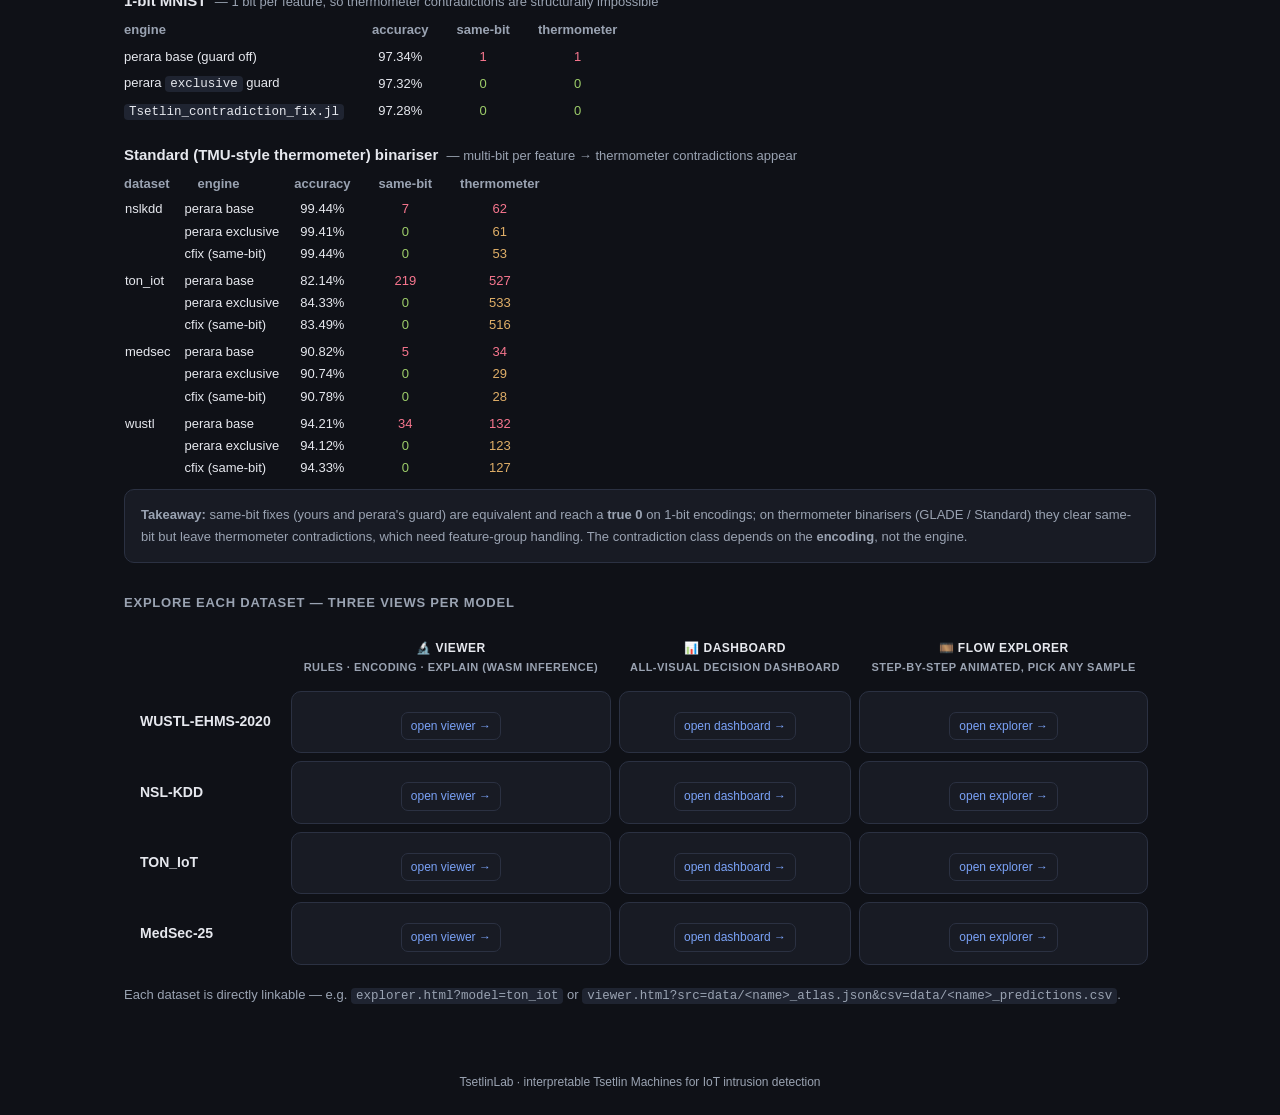
==== commit 87fc97f3: "index.html: add contradiction-fix verification section (1-bit MNIST + Standard binariser, same-bit v" ====
--- a/index.html
+++ b/index.html
@@ -65,6 +65,35 @@
   </table>
   <div class="note">Same train/test split per dataset; per-dataset config matched across engines. <b>The binariser is decisive on hard datasets</b>: holding the engine fixed, GLADE bits lift TON_IoT from 83.0% → 96.6% and MedSec from 87.4% → 96.8% — with fewer bits. Click any cell's <b>view rules</b> to open that exact model and inspect its clauses, encoding and per-sample decision paths. The last two columns isolate the contradiction question. <b>FPTM (perara, base)</b> is <a href="https://github.com/perara/Tsetlin.jl">github.com/perara/Tsetlin.jl</a> with its guard off (self-contradicting rules present). <b>GLADE + FPTM (same-bit fix)</b> is <code>Tsetlin_contradiction_fix.jl</code>, which removes every <b style="color:#9ece6a">same-bit</b> contradiction. Two kinds of contradiction exist: <i>same-bit</i> (one bit asked ON and OFF) and <i>thermometer</i> (a feature asked ≥ a high rung and &lt; a lower rung — different bits). A same-bit fix clears the first; on a thermometer binariser (GLADE) the second remains (shown in <b style="color:#e0af68">orange</b>). With a 1-bit-per-feature encoding (e.g. 1-bit MNIST) there are no rungs, so the same-bit fix reaches a true 0 — verified. See <code>code/contradiction_fix/CONTRADICTION_RESULTS.md</code>.</div>
 
+  <h2>Contradiction-fix verification — same-bit vs thermometer</h2>
+  <div class="note" style="margin-bottom:12px">Two kinds of self-contradiction: <b>same-bit</b> (one bit asked ON and OFF) and <b>thermometer</b> (a feature asked ≥ a high rung and &lt; a lower rung — different bits). The same-bit fix <code>Tsetlin_contradiction_fix.jl</code> and perara's <code>exclusive</code> guard are <b>equivalent</b> — both clear same-bit only. Numbers below are <i>clauses with ≥1 impossible condition</i>, read from the trained masks. <b style="color:#9ece6a">Green = 0.</b></div>
+
+  <div style="font-weight:600;margin:6px 0 4px">1-bit MNIST &nbsp;<span style="color:var(--mut);font-weight:400;font-size:13px">— 1 bit per feature, so thermometer contradictions are structurally impossible</span></div>
+  <table style="border-collapse:collapse;font-size:13px;margin-bottom:18px">
+    <tr style="color:var(--mut)"><th style="text-align:left;padding:4px 14px 4px 0">engine</th><th style="padding:4px 14px">accuracy</th><th style="padding:4px 14px">same-bit</th><th style="padding:4px 14px">thermometer</th></tr>
+    <tr><td style="padding:3px 14px 3px 0">perara base (guard off)</td><td style="text-align:center">97.34%</td><td style="text-align:center;color:#f7768e">1</td><td style="text-align:center;color:#f7768e">1</td></tr>
+    <tr><td style="padding:3px 14px 3px 0">perara <code>exclusive</code> guard</td><td style="text-align:center">97.32%</td><td style="text-align:center;color:#9ece6a">0</td><td style="text-align:center;color:#9ece6a">0</td></tr>
+    <tr><td style="padding:3px 14px 3px 0"><code>Tsetlin_contradiction_fix.jl</code></td><td style="text-align:center">97.28%</td><td style="text-align:center;color:#9ece6a">0</td><td style="text-align:center;color:#9ece6a">0</td></tr>
+  </table>
+
+  <div style="font-weight:600;margin:6px 0 4px">Standard (TMU-style thermometer) binariser &nbsp;<span style="color:var(--mut);font-weight:400;font-size:13px">— multi-bit per feature → thermometer contradictions appear</span></div>
+  <table style="border-collapse:collapse;font-size:13px">
+    <tr style="color:var(--mut)"><th style="text-align:left;padding:4px 14px 4px 0">dataset</th><th style="text-align:left;padding:4px 14px">engine</th><th style="padding:4px 14px">accuracy</th><th style="padding:4px 14px">same-bit</th><th style="padding:4px 14px">thermometer</th></tr>
+    <tr><td>nslkdd</td><td>perara base</td><td style="text-align:center">99.44%</td><td style="text-align:center;color:#f7768e">7</td><td style="text-align:center;color:#f7768e">62</td></tr>
+    <tr><td></td><td>perara exclusive</td><td style="text-align:center">99.41%</td><td style="text-align:center;color:#9ece6a">0</td><td style="text-align:center;color:#e0af68">61</td></tr>
+    <tr><td></td><td>cfix (same-bit)</td><td style="text-align:center">99.44%</td><td style="text-align:center;color:#9ece6a">0</td><td style="text-align:center;color:#e0af68">53</td></tr>
+    <tr><td style="padding-top:6px">ton_iot</td><td style="padding-top:6px">perara base</td><td style="text-align:center;padding-top:6px">82.14%</td><td style="text-align:center;color:#f7768e;padding-top:6px">219</td><td style="text-align:center;color:#f7768e;padding-top:6px">527</td></tr>
+    <tr><td></td><td>perara exclusive</td><td style="text-align:center">84.33%</td><td style="text-align:center;color:#9ece6a">0</td><td style="text-align:center;color:#e0af68">533</td></tr>
+    <tr><td></td><td>cfix (same-bit)</td><td style="text-align:center">83.49%</td><td style="text-align:center;color:#9ece6a">0</td><td style="text-align:center;color:#e0af68">516</td></tr>
+    <tr><td style="padding-top:6px">medsec</td><td style="padding-top:6px">perara base</td><td style="text-align:center;padding-top:6px">90.82%</td><td style="text-align:center;color:#f7768e;padding-top:6px">5</td><td style="text-align:center;color:#f7768e;padding-top:6px">34</td></tr>
+    <tr><td></td><td>perara exclusive</td><td style="text-align:center">90.74%</td><td style="text-align:center;color:#9ece6a">0</td><td style="text-align:center;color:#e0af68">29</td></tr>
+    <tr><td></td><td>cfix (same-bit)</td><td style="text-align:center">90.78%</td><td style="text-align:center;color:#9ece6a">0</td><td style="text-align:center;color:#e0af68">28</td></tr>
+    <tr><td style="padding-top:6px">wustl</td><td style="padding-top:6px">perara base</td><td style="text-align:center;padding-top:6px">94.21%</td><td style="text-align:center;color:#f7768e;padding-top:6px">34</td><td style="text-align:center;color:#f7768e;padding-top:6px">132</td></tr>
+    <tr><td></td><td>perara exclusive</td><td style="text-align:center">94.12%</td><td style="text-align:center;color:#9ece6a">0</td><td style="text-align:center;color:#e0af68">123</td></tr>
+    <tr><td></td><td>cfix (same-bit)</td><td style="text-align:center">94.33%</td><td style="text-align:center;color:#9ece6a">0</td><td style="text-align:center;color:#e0af68">127</td></tr>
+  </table>
+  <div class="note" style="margin-top:10px"><b>Takeaway:</b> same-bit fixes (yours and perara's guard) are equivalent and reach a <b>true 0</b> on 1-bit encodings; on thermometer binarisers (GLADE / Standard) they clear same-bit but leave thermometer contradictions, which need feature-group handling. The contradiction class depends on the <b>encoding</b>, not the engine.</div>
+
   <h2>Explore each dataset — three views per model</h2>
   <table class="mx" style="border-spacing:8px">
     <thead><tr><th></th>
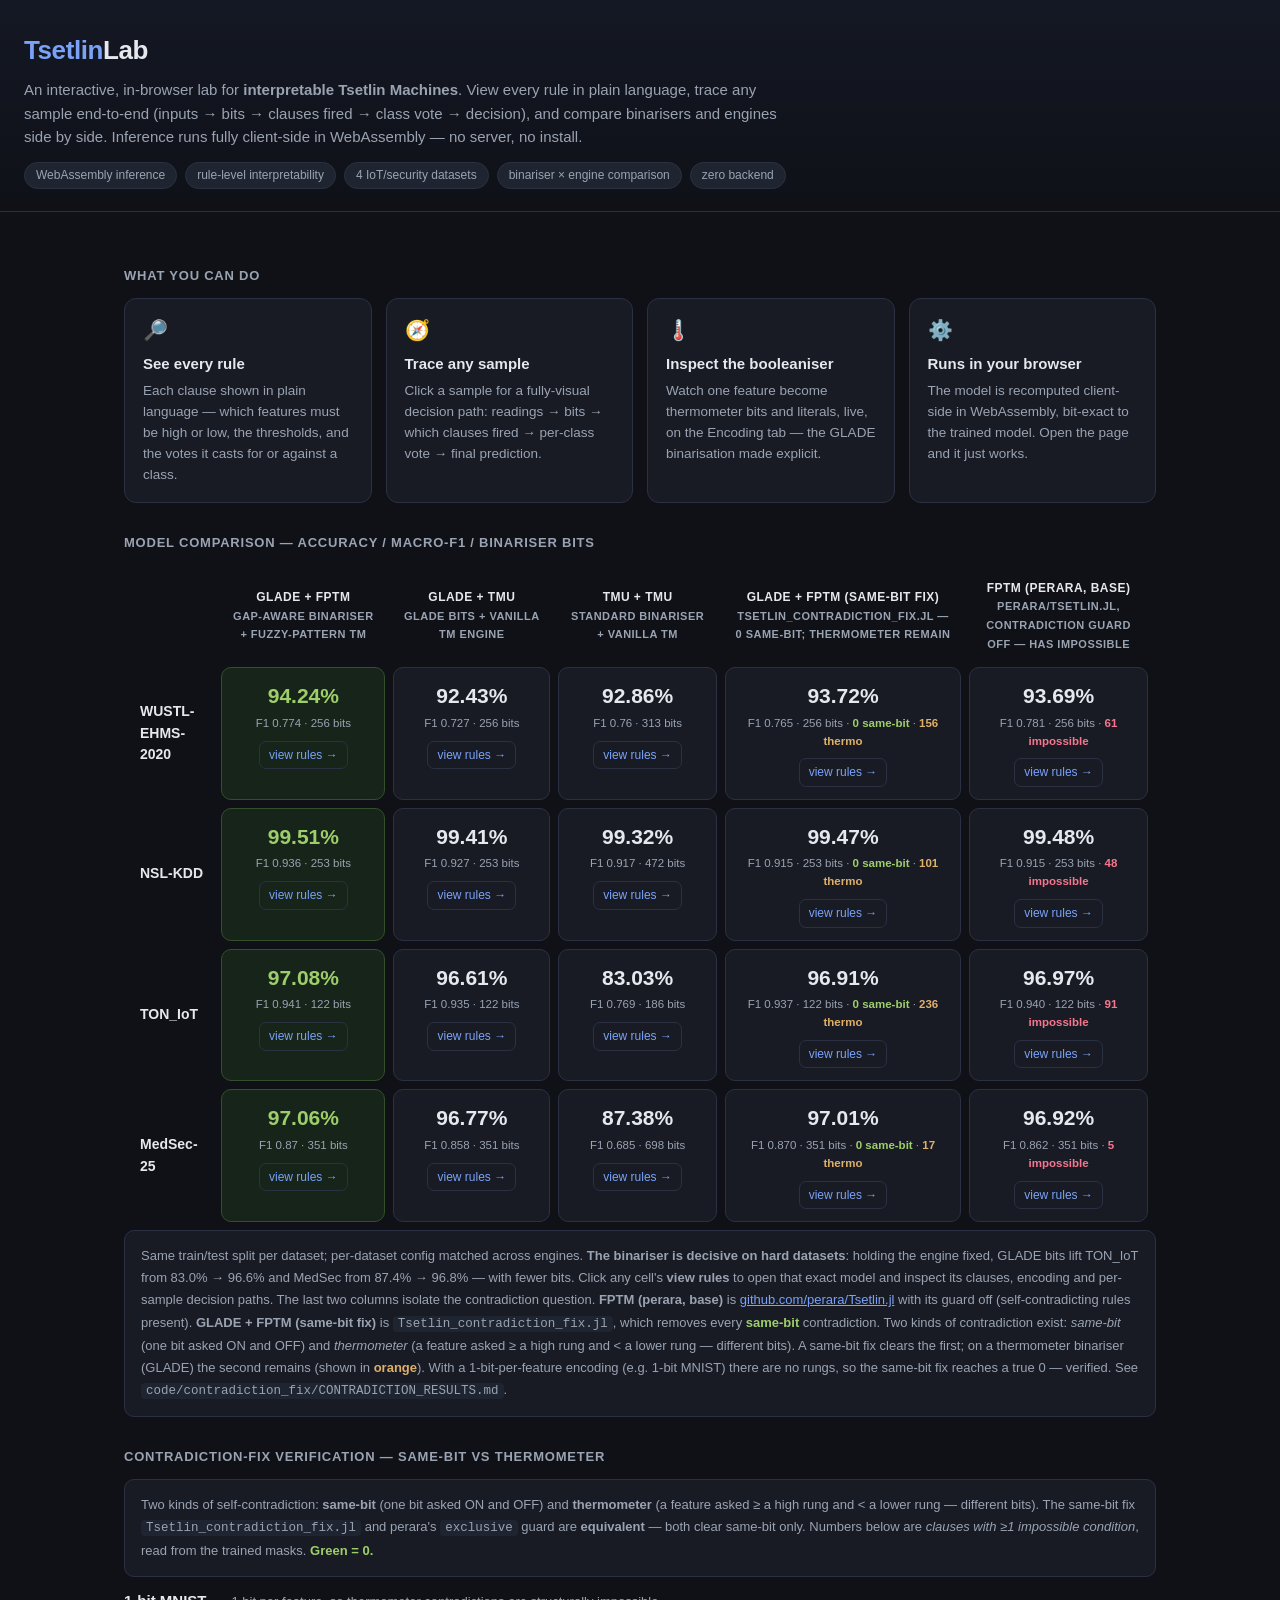
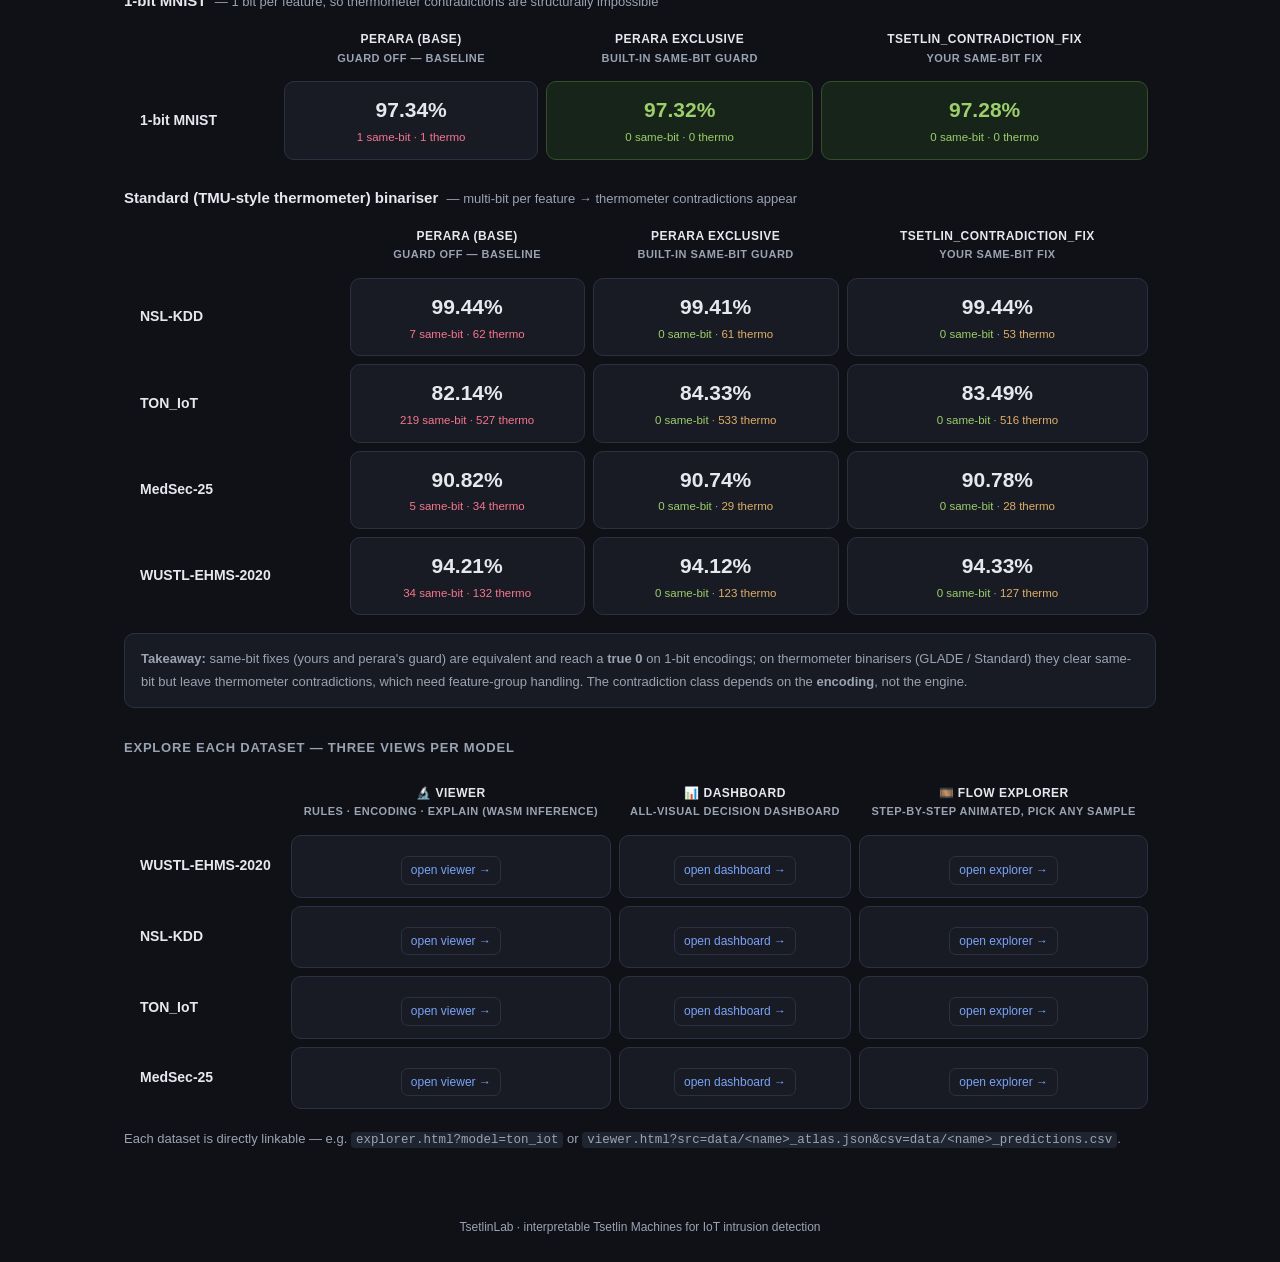
==== commit a2c98f80: "index.html: restyle contradiction-fix verification (1-bit MNIST + Standard binariser) as table.mx ca" ====
--- a/index.html
+++ b/index.html
@@ -69,28 +69,45 @@
   <div class="note" style="margin-bottom:12px">Two kinds of self-contradiction: <b>same-bit</b> (one bit asked ON and OFF) and <b>thermometer</b> (a feature asked ≥ a high rung and &lt; a lower rung — different bits). The same-bit fix <code>Tsetlin_contradiction_fix.jl</code> and perara's <code>exclusive</code> guard are <b>equivalent</b> — both clear same-bit only. Numbers below are <i>clauses with ≥1 impossible condition</i>, read from the trained masks. <b style="color:#9ece6a">Green = 0.</b></div>
 
   <div style="font-weight:600;margin:6px 0 4px">1-bit MNIST &nbsp;<span style="color:var(--mut);font-weight:400;font-size:13px">— 1 bit per feature, so thermometer contradictions are structurally impossible</span></div>
-  <table style="border-collapse:collapse;font-size:13px;margin-bottom:18px">
-    <tr style="color:var(--mut)"><th style="text-align:left;padding:4px 14px 4px 0">engine</th><th style="padding:4px 14px">accuracy</th><th style="padding:4px 14px">same-bit</th><th style="padding:4px 14px">thermometer</th></tr>
-    <tr><td style="padding:3px 14px 3px 0">perara base (guard off)</td><td style="text-align:center">97.34%</td><td style="text-align:center;color:#f7768e">1</td><td style="text-align:center;color:#f7768e">1</td></tr>
-    <tr><td style="padding:3px 14px 3px 0">perara <code>exclusive</code> guard</td><td style="text-align:center">97.32%</td><td style="text-align:center;color:#9ece6a">0</td><td style="text-align:center;color:#9ece6a">0</td></tr>
-    <tr><td style="padding:3px 14px 3px 0"><code>Tsetlin_contradiction_fix.jl</code></td><td style="text-align:center">97.28%</td><td style="text-align:center;color:#9ece6a">0</td><td style="text-align:center;color:#9ece6a">0</td></tr>
+  <table class="mx" style="margin-bottom:18px">
+    <thead><tr><th></th>
+      <th class="colhdr"><span class="b">perara (base)</span><span class="s">guard off — baseline</span></th>
+      <th class="colhdr"><span class="b">perara exclusive</span><span class="s">built-in same-bit guard</span></th>
+      <th class="colhdr"><span class="b">Tsetlin_contradiction_fix</span><span class="s">your same-bit fix</span></th>
+    </tr></thead>
+    <tbody>
+    <tr><th>1-bit MNIST</th>
+      <td><div class="acc">97.34%</div><div class="sub"><span style="color:#f7768e">1 same-bit · 1 thermo</span></div></td>
+      <td class="win"><div class="acc">97.32%</div><div class="sub"><span style="color:#9ece6a">0 same-bit · 0 thermo</span></div></td>
+      <td class="win"><div class="acc">97.28%</div><div class="sub"><span style="color:#9ece6a">0 same-bit · 0 thermo</span></div></td></tr>
+    </tbody>
   </table>
 
   <div style="font-weight:600;margin:6px 0 4px">Standard (TMU-style thermometer) binariser &nbsp;<span style="color:var(--mut);font-weight:400;font-size:13px">— multi-bit per feature → thermometer contradictions appear</span></div>
-  <table style="border-collapse:collapse;font-size:13px">
-    <tr style="color:var(--mut)"><th style="text-align:left;padding:4px 14px 4px 0">dataset</th><th style="text-align:left;padding:4px 14px">engine</th><th style="padding:4px 14px">accuracy</th><th style="padding:4px 14px">same-bit</th><th style="padding:4px 14px">thermometer</th></tr>
-    <tr><td>nslkdd</td><td>perara base</td><td style="text-align:center">99.44%</td><td style="text-align:center;color:#f7768e">7</td><td style="text-align:center;color:#f7768e">62</td></tr>
-    <tr><td></td><td>perara exclusive</td><td style="text-align:center">99.41%</td><td style="text-align:center;color:#9ece6a">0</td><td style="text-align:center;color:#e0af68">61</td></tr>
-    <tr><td></td><td>cfix (same-bit)</td><td style="text-align:center">99.44%</td><td style="text-align:center;color:#9ece6a">0</td><td style="text-align:center;color:#e0af68">53</td></tr>
-    <tr><td style="padding-top:6px">ton_iot</td><td style="padding-top:6px">perara base</td><td style="text-align:center;padding-top:6px">82.14%</td><td style="text-align:center;color:#f7768e;padding-top:6px">219</td><td style="text-align:center;color:#f7768e;padding-top:6px">527</td></tr>
-    <tr><td></td><td>perara exclusive</td><td style="text-align:center">84.33%</td><td style="text-align:center;color:#9ece6a">0</td><td style="text-align:center;color:#e0af68">533</td></tr>
-    <tr><td></td><td>cfix (same-bit)</td><td style="text-align:center">83.49%</td><td style="text-align:center;color:#9ece6a">0</td><td style="text-align:center;color:#e0af68">516</td></tr>
-    <tr><td style="padding-top:6px">medsec</td><td style="padding-top:6px">perara base</td><td style="text-align:center;padding-top:6px">90.82%</td><td style="text-align:center;color:#f7768e;padding-top:6px">5</td><td style="text-align:center;color:#f7768e;padding-top:6px">34</td></tr>
-    <tr><td></td><td>perara exclusive</td><td style="text-align:center">90.74%</td><td style="text-align:center;color:#9ece6a">0</td><td style="text-align:center;color:#e0af68">29</td></tr>
-    <tr><td></td><td>cfix (same-bit)</td><td style="text-align:center">90.78%</td><td style="text-align:center;color:#9ece6a">0</td><td style="text-align:center;color:#e0af68">28</td></tr>
-    <tr><td style="padding-top:6px">wustl</td><td style="padding-top:6px">perara base</td><td style="text-align:center;padding-top:6px">94.21%</td><td style="text-align:center;color:#f7768e;padding-top:6px">34</td><td style="text-align:center;color:#f7768e;padding-top:6px">132</td></tr>
-    <tr><td></td><td>perara exclusive</td><td style="text-align:center">94.12%</td><td style="text-align:center;color:#9ece6a">0</td><td style="text-align:center;color:#e0af68">123</td></tr>
-    <tr><td></td><td>cfix (same-bit)</td><td style="text-align:center">94.33%</td><td style="text-align:center;color:#9ece6a">0</td><td style="text-align:center;color:#e0af68">127</td></tr>
+  <table class="mx">
+    <thead><tr><th></th>
+      <th class="colhdr"><span class="b">perara (base)</span><span class="s">guard off — baseline</span></th>
+      <th class="colhdr"><span class="b">perara exclusive</span><span class="s">built-in same-bit guard</span></th>
+      <th class="colhdr"><span class="b">Tsetlin_contradiction_fix</span><span class="s">your same-bit fix</span></th>
+    </tr></thead>
+    <tbody>
+    <tr><th>NSL-KDD</th>
+      <td><div class="acc">99.44%</div><div class="sub"><span style="color:#f7768e">7 same-bit · 62 thermo</span></div></td>
+      <td><div class="acc">99.41%</div><div class="sub"><span style="color:#9ece6a">0 same-bit</span> · <span style="color:#e0af68">61 thermo</span></div></td>
+      <td><div class="acc">99.44%</div><div class="sub"><span style="color:#9ece6a">0 same-bit</span> · <span style="color:#e0af68">53 thermo</span></div></td></tr>
+    <tr><th>TON_IoT</th>
+      <td><div class="acc">82.14%</div><div class="sub"><span style="color:#f7768e">219 same-bit · 527 thermo</span></div></td>
+      <td><div class="acc">84.33%</div><div class="sub"><span style="color:#9ece6a">0 same-bit</span> · <span style="color:#e0af68">533 thermo</span></div></td>
+      <td><div class="acc">83.49%</div><div class="sub"><span style="color:#9ece6a">0 same-bit</span> · <span style="color:#e0af68">516 thermo</span></div></td></tr>
+    <tr><th>MedSec-25</th>
+      <td><div class="acc">90.82%</div><div class="sub"><span style="color:#f7768e">5 same-bit · 34 thermo</span></div></td>
+      <td><div class="acc">90.74%</div><div class="sub"><span style="color:#9ece6a">0 same-bit</span> · <span style="color:#e0af68">29 thermo</span></div></td>
+      <td><div class="acc">90.78%</div><div class="sub"><span style="color:#9ece6a">0 same-bit</span> · <span style="color:#e0af68">28 thermo</span></div></td></tr>
+    <tr><th>WUSTL-EHMS-2020</th>
+      <td><div class="acc">94.21%</div><div class="sub"><span style="color:#f7768e">34 same-bit · 132 thermo</span></div></td>
+      <td><div class="acc">94.12%</div><div class="sub"><span style="color:#9ece6a">0 same-bit</span> · <span style="color:#e0af68">123 thermo</span></div></td>
+      <td><div class="acc">94.33%</div><div class="sub"><span style="color:#9ece6a">0 same-bit</span> · <span style="color:#e0af68">127 thermo</span></div></td></tr>
+    </tbody>
   </table>
   <div class="note" style="margin-top:10px"><b>Takeaway:</b> same-bit fixes (yours and perara's guard) are equivalent and reach a <b>true 0</b> on 1-bit encodings; on thermometer binarisers (GLADE / Standard) they clear same-bit but leave thermometer contradictions, which need feature-group handling. The contradiction class depends on the <b>encoding</b>, not the engine.</div>
 
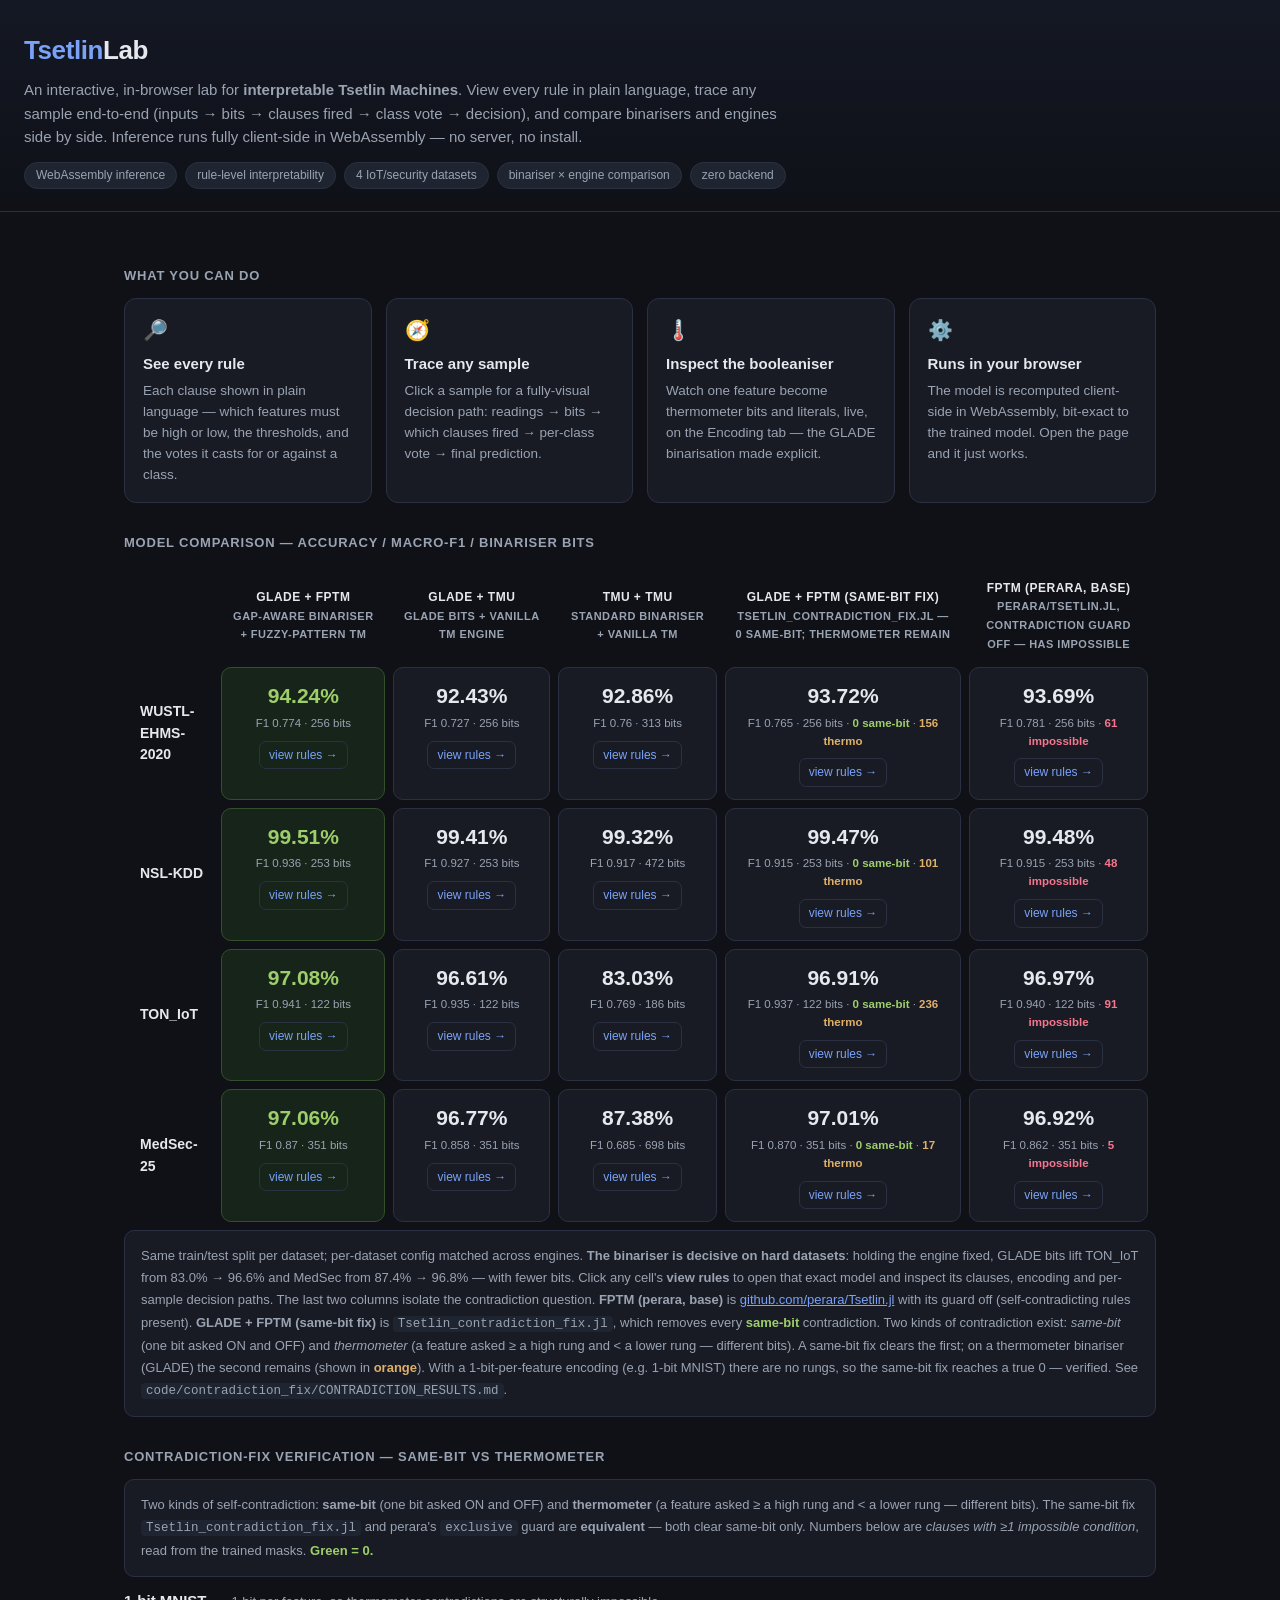
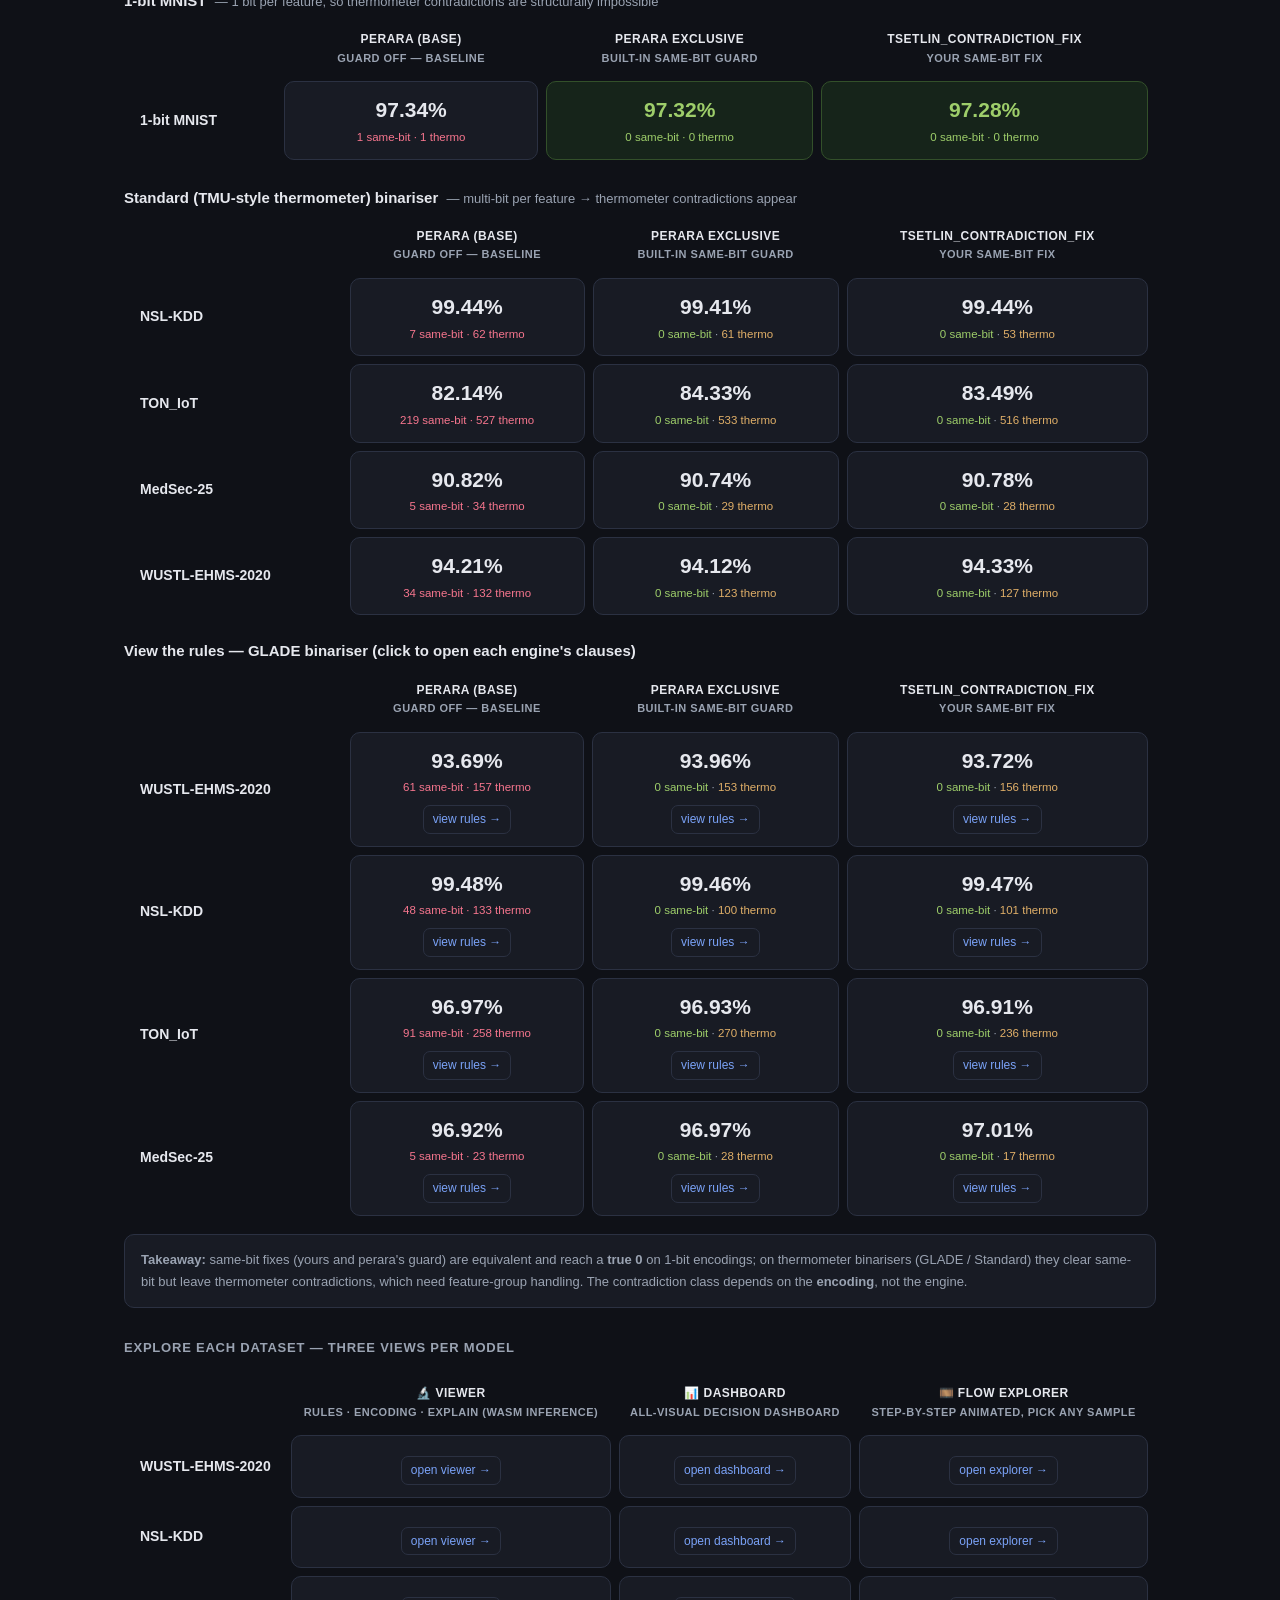
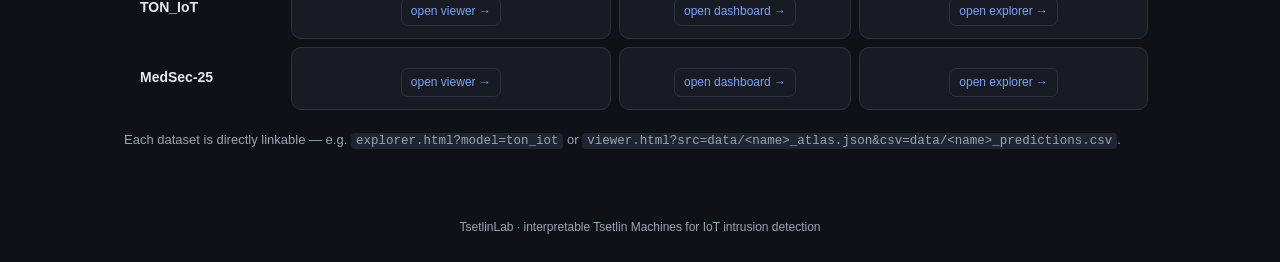
==== commit 2fae67a0: "Add perara-exclusive GLADE atlases + 'View the rules' matrix (3 engines, clickable per dataset) - Ex" ====
--- a/index.html
+++ b/index.html
@@ -109,6 +109,33 @@
       <td><div class="acc">94.33%</div><div class="sub"><span style="color:#9ece6a">0 same-bit</span> · <span style="color:#e0af68">127 thermo</span></div></td></tr>
     </tbody>
   </table>
+  <div style="font-weight:600;margin:16px 0 4px">View the rules — GLADE binariser (click to open each engine's clauses)</div>
+  <table class="mx">
+    <thead><tr><th></th>
+      <th class="colhdr"><span class="b">perara (base)</span><span class="s">guard off — baseline</span></th>
+      <th class="colhdr"><span class="b">perara exclusive</span><span class="s">built-in same-bit guard</span></th>
+      <th class="colhdr"><span class="b">Tsetlin_contradiction_fix</span><span class="s">your same-bit fix</span></th>
+    </tr></thead>
+    <tbody>
+    <tr><th>WUSTL-EHMS-2020</th>
+      <td><div class="acc">93.69%</div><div class="sub"><span style="color:#f7768e">61 same-bit · 157 thermo</span></div><a class="vr" href="viewer.html?src=data/perara_wustl_atlas.json&csv=data/perara_wustl_predictions.csv">view rules →</a></td>
+      <td><div class="acc">93.96%</div><div class="sub"><span style="color:#9ece6a">0 same-bit</span> · <span style="color:#e0af68">153 thermo</span></div><a class="vr" href="viewer.html?src=data/perara_excl_wustl_atlas.json&csv=data/perara_excl_wustl_predictions.csv">view rules →</a></td>
+      <td><div class="acc">93.72%</div><div class="sub"><span style="color:#9ece6a">0 same-bit</span> · <span style="color:#e0af68">156 thermo</span></div><a class="vr" href="viewer.html?src=data/cf_wustl_atlas.json&csv=data/cf_wustl_predictions.csv">view rules →</a></td></tr>
+    <tr><th>NSL-KDD</th>
+      <td><div class="acc">99.48%</div><div class="sub"><span style="color:#f7768e">48 same-bit · 133 thermo</span></div><a class="vr" href="viewer.html?src=data/perara_nslkdd_atlas.json&csv=data/perara_nslkdd_predictions.csv">view rules →</a></td>
+      <td><div class="acc">99.46%</div><div class="sub"><span style="color:#9ece6a">0 same-bit</span> · <span style="color:#e0af68">100 thermo</span></div><a class="vr" href="viewer.html?src=data/perara_excl_nslkdd_atlas.json&csv=data/perara_excl_nslkdd_predictions.csv">view rules →</a></td>
+      <td><div class="acc">99.47%</div><div class="sub"><span style="color:#9ece6a">0 same-bit</span> · <span style="color:#e0af68">101 thermo</span></div><a class="vr" href="viewer.html?src=data/cf_nslkdd_atlas.json&csv=data/cf_nslkdd_predictions.csv">view rules →</a></td></tr>
+    <tr><th>TON_IoT</th>
+      <td><div class="acc">96.97%</div><div class="sub"><span style="color:#f7768e">91 same-bit · 258 thermo</span></div><a class="vr" href="viewer.html?src=data/perara_ton_iot_atlas.json&csv=data/perara_ton_iot_predictions.csv">view rules →</a></td>
+      <td><div class="acc">96.93%</div><div class="sub"><span style="color:#9ece6a">0 same-bit</span> · <span style="color:#e0af68">270 thermo</span></div><a class="vr" href="viewer.html?src=data/perara_excl_ton_iot_atlas.json&csv=data/perara_excl_ton_iot_predictions.csv">view rules →</a></td>
+      <td><div class="acc">96.91%</div><div class="sub"><span style="color:#9ece6a">0 same-bit</span> · <span style="color:#e0af68">236 thermo</span></div><a class="vr" href="viewer.html?src=data/cf_ton_iot_atlas.json&csv=data/cf_ton_iot_predictions.csv">view rules →</a></td></tr>
+    <tr><th>MedSec-25</th>
+      <td><div class="acc">96.92%</div><div class="sub"><span style="color:#f7768e">5 same-bit · 23 thermo</span></div><a class="vr" href="viewer.html?src=data/perara_medsec_atlas.json&csv=data/perara_medsec_predictions.csv">view rules →</a></td>
+      <td><div class="acc">96.97%</div><div class="sub"><span style="color:#9ece6a">0 same-bit</span> · <span style="color:#e0af68">28 thermo</span></div><a class="vr" href="viewer.html?src=data/perara_excl_medsec_atlas.json&csv=data/perara_excl_medsec_predictions.csv">view rules →</a></td>
+      <td><div class="acc">97.01%</div><div class="sub"><span style="color:#9ece6a">0 same-bit</span> · <span style="color:#e0af68">17 thermo</span></div><a class="vr" href="viewer.html?src=data/cf_medsec_atlas.json&csv=data/cf_medsec_predictions.csv">view rules →</a></td></tr>
+    </tbody>
+  </table>
+
   <div class="note" style="margin-top:10px"><b>Takeaway:</b> same-bit fixes (yours and perara's guard) are equivalent and reach a <b>true 0</b> on 1-bit encodings; on thermometer binarisers (GLADE / Standard) they clear same-bit but leave thermometer contradictions, which need feature-group handling. The contradiction class depends on the <b>encoding</b>, not the engine.</div>
 
   <h2>Explore each dataset — three views per model</h2>
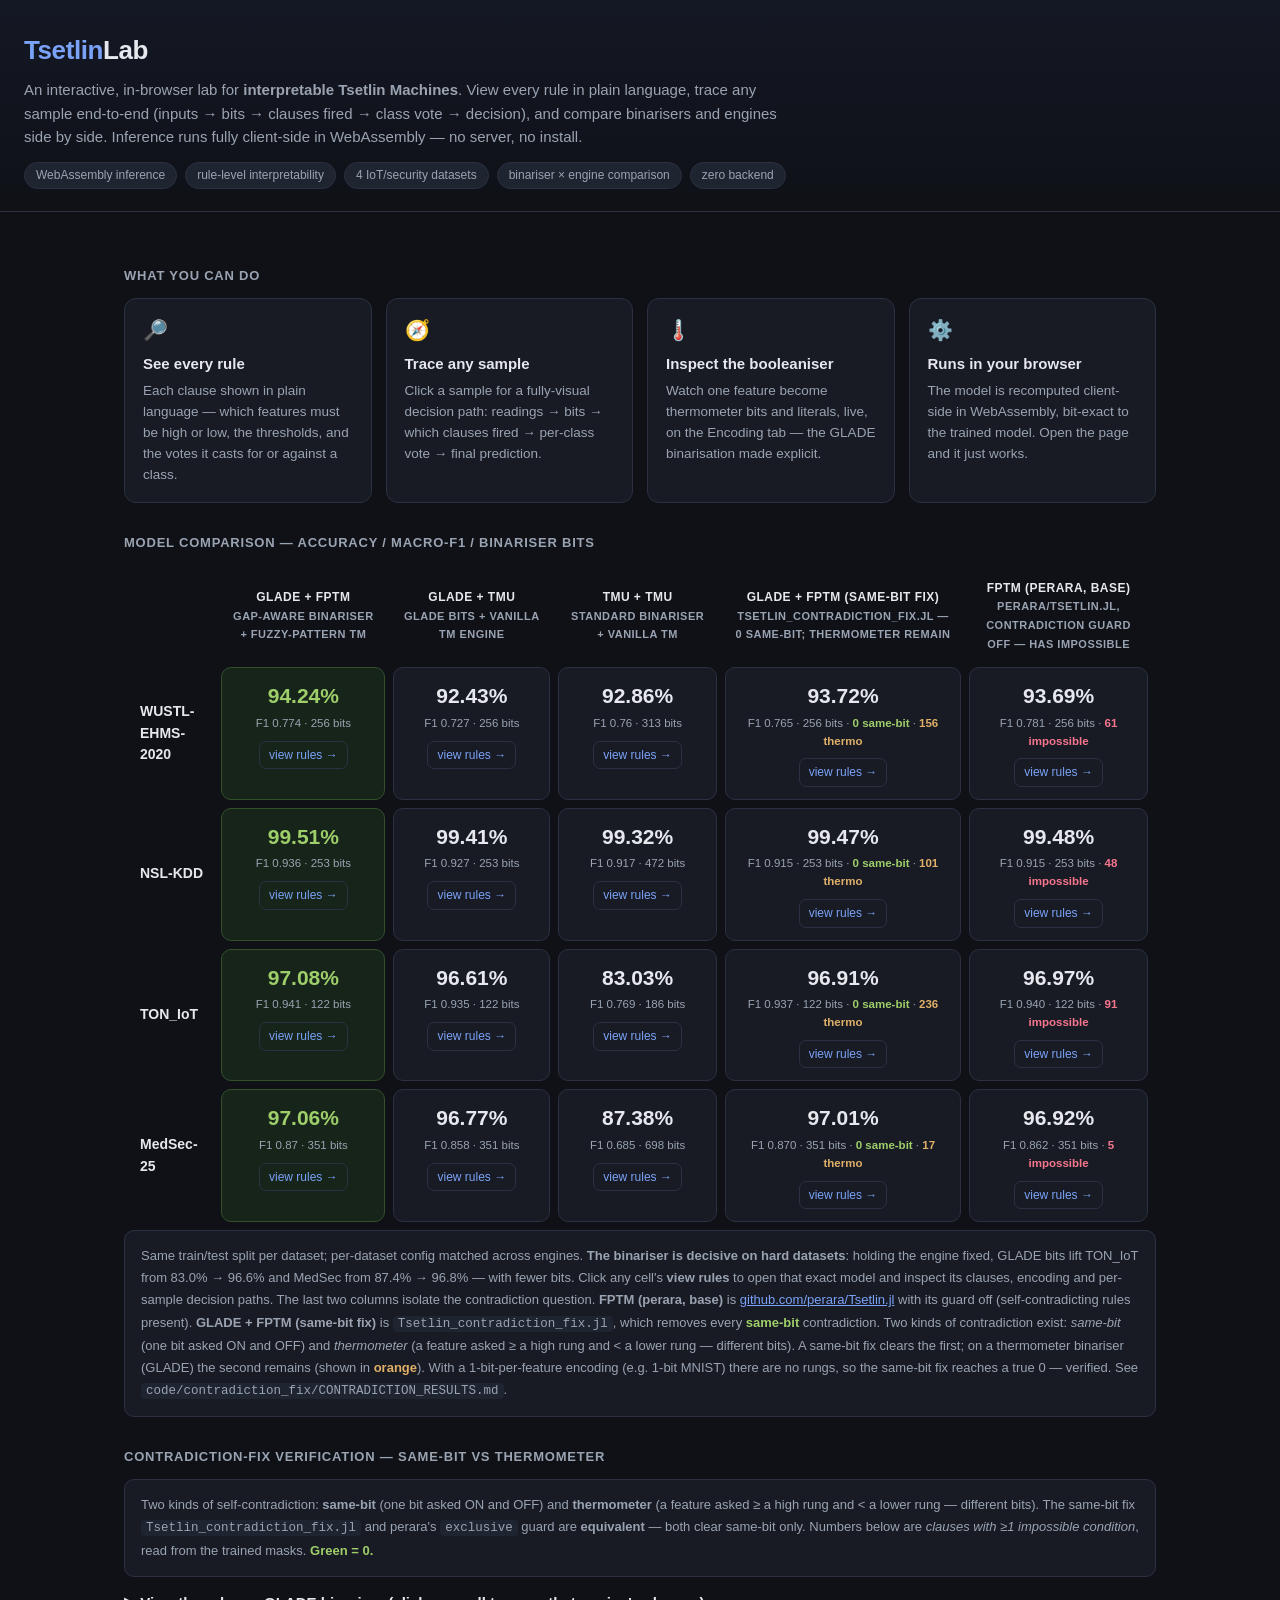
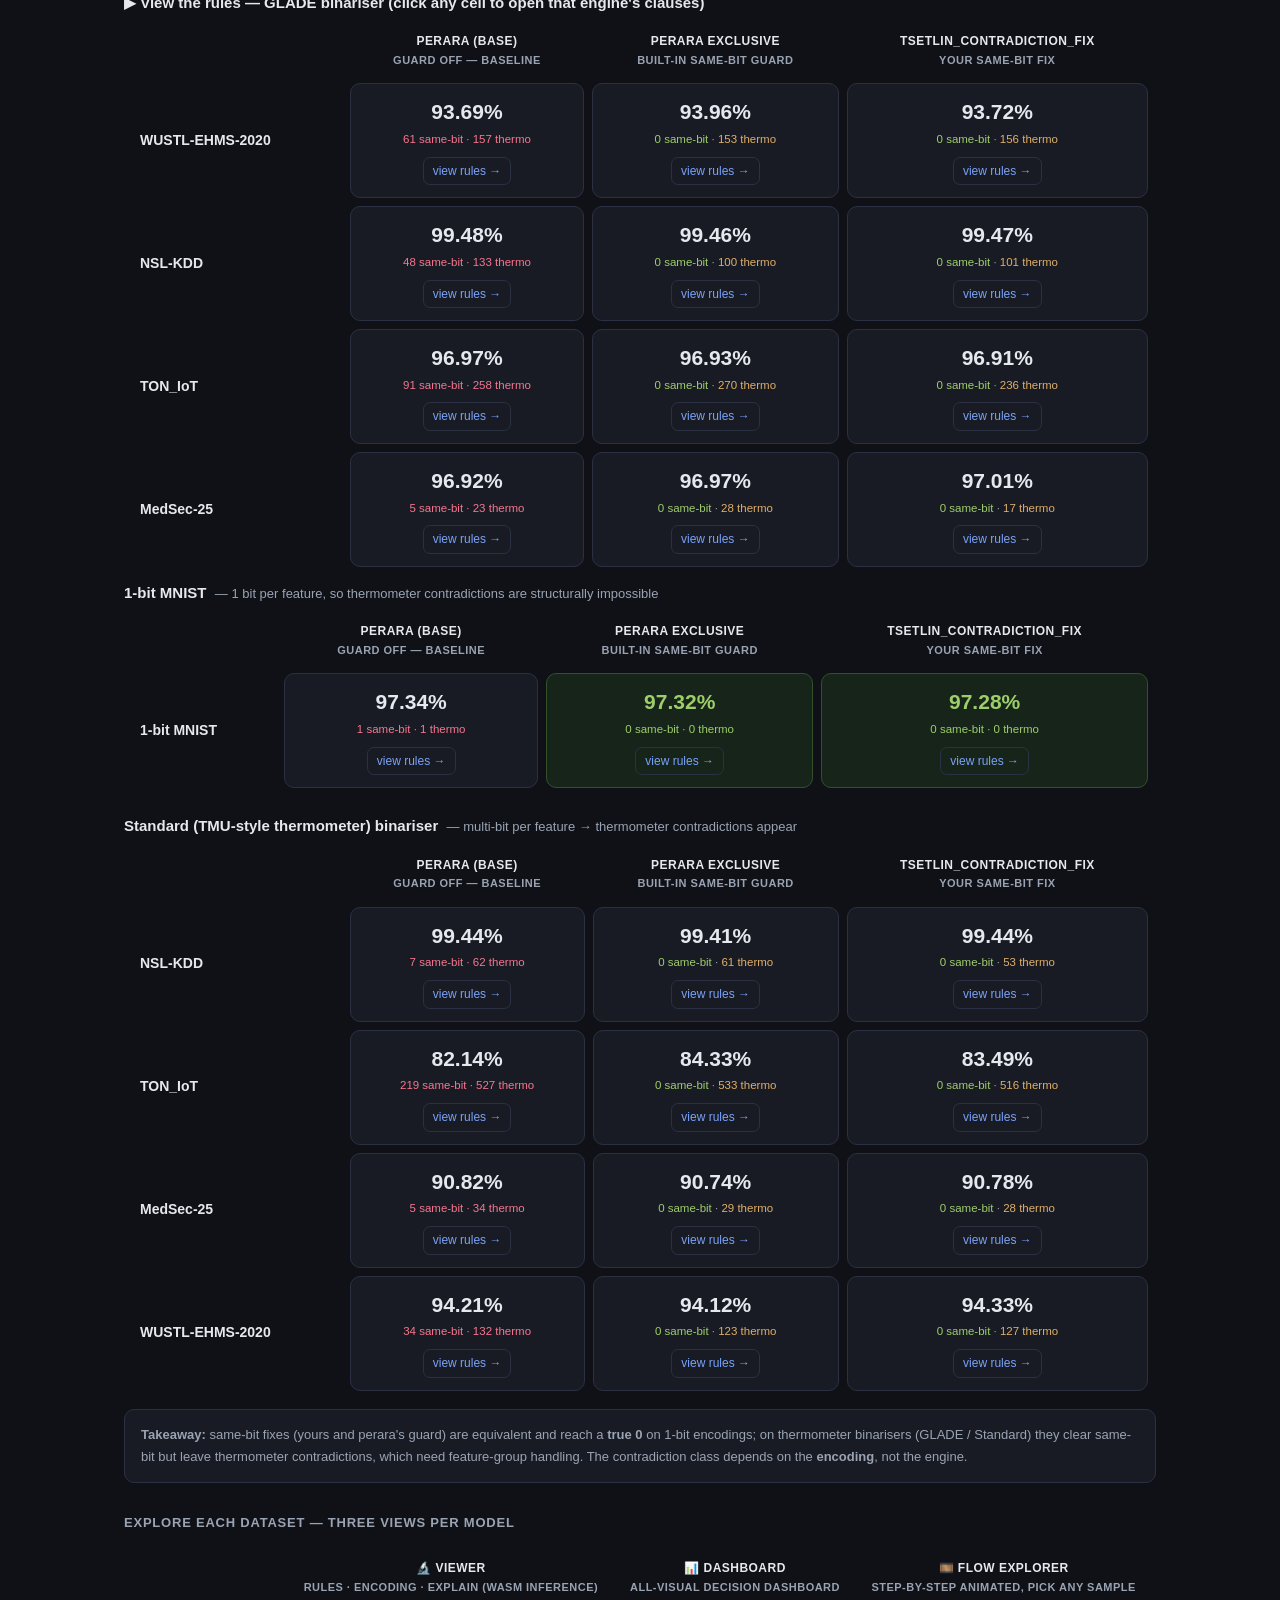
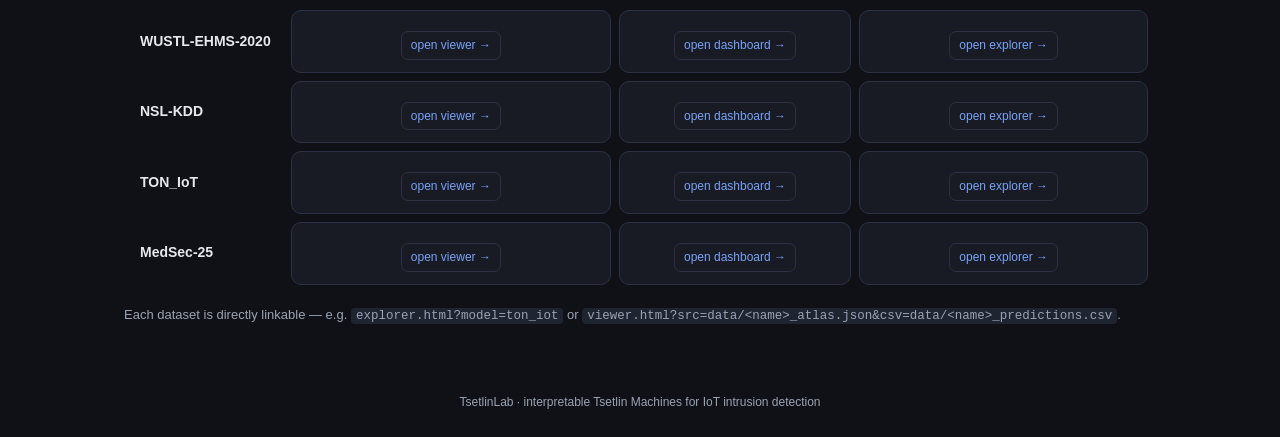
==== commit 94c580e7: "Rules view for ALL models: ≥/< notation for every engine + Standard & 1-bit MNIST atlases - viewer.h" ====
--- a/index.html
+++ b/index.html
@@ -68,48 +68,7 @@
   <h2>Contradiction-fix verification — same-bit vs thermometer</h2>
   <div class="note" style="margin-bottom:12px">Two kinds of self-contradiction: <b>same-bit</b> (one bit asked ON and OFF) and <b>thermometer</b> (a feature asked ≥ a high rung and &lt; a lower rung — different bits). The same-bit fix <code>Tsetlin_contradiction_fix.jl</code> and perara's <code>exclusive</code> guard are <b>equivalent</b> — both clear same-bit only. Numbers below are <i>clauses with ≥1 impossible condition</i>, read from the trained masks. <b style="color:#9ece6a">Green = 0.</b></div>
 
-  <div style="font-weight:600;margin:6px 0 4px">1-bit MNIST &nbsp;<span style="color:var(--mut);font-weight:400;font-size:13px">— 1 bit per feature, so thermometer contradictions are structurally impossible</span></div>
-  <table class="mx" style="margin-bottom:18px">
-    <thead><tr><th></th>
-      <th class="colhdr"><span class="b">perara (base)</span><span class="s">guard off — baseline</span></th>
-      <th class="colhdr"><span class="b">perara exclusive</span><span class="s">built-in same-bit guard</span></th>
-      <th class="colhdr"><span class="b">Tsetlin_contradiction_fix</span><span class="s">your same-bit fix</span></th>
-    </tr></thead>
-    <tbody>
-    <tr><th>1-bit MNIST</th>
-      <td><div class="acc">97.34%</div><div class="sub"><span style="color:#f7768e">1 same-bit · 1 thermo</span></div></td>
-      <td class="win"><div class="acc">97.32%</div><div class="sub"><span style="color:#9ece6a">0 same-bit · 0 thermo</span></div></td>
-      <td class="win"><div class="acc">97.28%</div><div class="sub"><span style="color:#9ece6a">0 same-bit · 0 thermo</span></div></td></tr>
-    </tbody>
-  </table>
-
-  <div style="font-weight:600;margin:6px 0 4px">Standard (TMU-style thermometer) binariser &nbsp;<span style="color:var(--mut);font-weight:400;font-size:13px">— multi-bit per feature → thermometer contradictions appear</span></div>
-  <table class="mx">
-    <thead><tr><th></th>
-      <th class="colhdr"><span class="b">perara (base)</span><span class="s">guard off — baseline</span></th>
-      <th class="colhdr"><span class="b">perara exclusive</span><span class="s">built-in same-bit guard</span></th>
-      <th class="colhdr"><span class="b">Tsetlin_contradiction_fix</span><span class="s">your same-bit fix</span></th>
-    </tr></thead>
-    <tbody>
-    <tr><th>NSL-KDD</th>
-      <td><div class="acc">99.44%</div><div class="sub"><span style="color:#f7768e">7 same-bit · 62 thermo</span></div></td>
-      <td><div class="acc">99.41%</div><div class="sub"><span style="color:#9ece6a">0 same-bit</span> · <span style="color:#e0af68">61 thermo</span></div></td>
-      <td><div class="acc">99.44%</div><div class="sub"><span style="color:#9ece6a">0 same-bit</span> · <span style="color:#e0af68">53 thermo</span></div></td></tr>
-    <tr><th>TON_IoT</th>
-      <td><div class="acc">82.14%</div><div class="sub"><span style="color:#f7768e">219 same-bit · 527 thermo</span></div></td>
-      <td><div class="acc">84.33%</div><div class="sub"><span style="color:#9ece6a">0 same-bit</span> · <span style="color:#e0af68">533 thermo</span></div></td>
-      <td><div class="acc">83.49%</div><div class="sub"><span style="color:#9ece6a">0 same-bit</span> · <span style="color:#e0af68">516 thermo</span></div></td></tr>
-    <tr><th>MedSec-25</th>
-      <td><div class="acc">90.82%</div><div class="sub"><span style="color:#f7768e">5 same-bit · 34 thermo</span></div></td>
-      <td><div class="acc">90.74%</div><div class="sub"><span style="color:#9ece6a">0 same-bit</span> · <span style="color:#e0af68">29 thermo</span></div></td>
-      <td><div class="acc">90.78%</div><div class="sub"><span style="color:#9ece6a">0 same-bit</span> · <span style="color:#e0af68">28 thermo</span></div></td></tr>
-    <tr><th>WUSTL-EHMS-2020</th>
-      <td><div class="acc">94.21%</div><div class="sub"><span style="color:#f7768e">34 same-bit · 132 thermo</span></div></td>
-      <td><div class="acc">94.12%</div><div class="sub"><span style="color:#9ece6a">0 same-bit</span> · <span style="color:#e0af68">123 thermo</span></div></td>
-      <td><div class="acc">94.33%</div><div class="sub"><span style="color:#9ece6a">0 same-bit</span> · <span style="color:#e0af68">127 thermo</span></div></td></tr>
-    </tbody>
-  </table>
-  <div style="font-weight:600;margin:16px 0 4px">View the rules — GLADE binariser (click to open each engine's clauses)</div>
+  <div style="font-weight:600;margin:14px 0 4px">▶ View the rules — GLADE binariser (click any cell to open that engine's clauses)</div>
   <table class="mx">
     <thead><tr><th></th>
       <th class="colhdr"><span class="b">perara (base)</span><span class="s">guard off — baseline</span></th>
@@ -133,6 +92,48 @@
       <td><div class="acc">96.92%</div><div class="sub"><span style="color:#f7768e">5 same-bit · 23 thermo</span></div><a class="vr" href="viewer.html?src=data/perara_medsec_atlas.json&csv=data/perara_medsec_predictions.csv">view rules →</a></td>
       <td><div class="acc">96.97%</div><div class="sub"><span style="color:#9ece6a">0 same-bit</span> · <span style="color:#e0af68">28 thermo</span></div><a class="vr" href="viewer.html?src=data/perara_excl_medsec_atlas.json&csv=data/perara_excl_medsec_predictions.csv">view rules →</a></td>
       <td><div class="acc">97.01%</div><div class="sub"><span style="color:#9ece6a">0 same-bit</span> · <span style="color:#e0af68">17 thermo</span></div><a class="vr" href="viewer.html?src=data/cf_medsec_atlas.json&csv=data/cf_medsec_predictions.csv">view rules →</a></td></tr>
+    </tbody>
+  </table>
+
+  <div style="font-weight:600;margin:6px 0 4px">1-bit MNIST &nbsp;<span style="color:var(--mut);font-weight:400;font-size:13px">— 1 bit per feature, so thermometer contradictions are structurally impossible</span></div>
+  <table class="mx" style="margin-bottom:18px">
+    <thead><tr><th></th>
+      <th class="colhdr"><span class="b">perara (base)</span><span class="s">guard off — baseline</span></th>
+      <th class="colhdr"><span class="b">perara exclusive</span><span class="s">built-in same-bit guard</span></th>
+      <th class="colhdr"><span class="b">Tsetlin_contradiction_fix</span><span class="s">your same-bit fix</span></th>
+    </tr></thead>
+    <tbody>
+    <tr><th>1-bit MNIST</th>
+      <td><div class="acc">97.34%</div><div class="sub"><span style="color:#f7768e">1 same-bit · 1 thermo</span></div><a class="vr" href="viewer.html?src=data/mnist_perara_atlas.json">view rules →</a></td>
+      <td class="win"><div class="acc">97.32%</div><div class="sub"><span style="color:#9ece6a">0 same-bit · 0 thermo</span></div><a class="vr" href="viewer.html?src=data/mnist_pexcl_atlas.json">view rules →</a></td>
+      <td class="win"><div class="acc">97.28%</div><div class="sub"><span style="color:#9ece6a">0 same-bit · 0 thermo</span></div><a class="vr" href="viewer.html?src=data/mnist_cfix_atlas.json">view rules →</a></td></tr>
+    </tbody>
+  </table>
+
+  <div style="font-weight:600;margin:6px 0 4px">Standard (TMU-style thermometer) binariser &nbsp;<span style="color:var(--mut);font-weight:400;font-size:13px">— multi-bit per feature → thermometer contradictions appear</span></div>
+  <table class="mx">
+    <thead><tr><th></th>
+      <th class="colhdr"><span class="b">perara (base)</span><span class="s">guard off — baseline</span></th>
+      <th class="colhdr"><span class="b">perara exclusive</span><span class="s">built-in same-bit guard</span></th>
+      <th class="colhdr"><span class="b">Tsetlin_contradiction_fix</span><span class="s">your same-bit fix</span></th>
+    </tr></thead>
+    <tbody>
+    <tr><th>NSL-KDD</th>
+      <td><div class="acc">99.44%</div><div class="sub"><span style="color:#f7768e">7 same-bit · 62 thermo</span></div><a class="vr" href="viewer.html?src=data/std_perara_nslkdd_atlas.json">view rules →</a></td>
+      <td><div class="acc">99.41%</div><div class="sub"><span style="color:#9ece6a">0 same-bit</span> · <span style="color:#e0af68">61 thermo</span></div><a class="vr" href="viewer.html?src=data/std_pexcl_nslkdd_atlas.json">view rules →</a></td>
+      <td><div class="acc">99.44%</div><div class="sub"><span style="color:#9ece6a">0 same-bit</span> · <span style="color:#e0af68">53 thermo</span></div><a class="vr" href="viewer.html?src=data/std_cfix_nslkdd_atlas.json">view rules →</a></td></tr>
+    <tr><th>TON_IoT</th>
+      <td><div class="acc">82.14%</div><div class="sub"><span style="color:#f7768e">219 same-bit · 527 thermo</span></div><a class="vr" href="viewer.html?src=data/std_perara_ton_iot_atlas.json">view rules →</a></td>
+      <td><div class="acc">84.33%</div><div class="sub"><span style="color:#9ece6a">0 same-bit</span> · <span style="color:#e0af68">533 thermo</span></div><a class="vr" href="viewer.html?src=data/std_pexcl_ton_iot_atlas.json">view rules →</a></td>
+      <td><div class="acc">83.49%</div><div class="sub"><span style="color:#9ece6a">0 same-bit</span> · <span style="color:#e0af68">516 thermo</span></div><a class="vr" href="viewer.html?src=data/std_cfix_ton_iot_atlas.json">view rules →</a></td></tr>
+    <tr><th>MedSec-25</th>
+      <td><div class="acc">90.82%</div><div class="sub"><span style="color:#f7768e">5 same-bit · 34 thermo</span></div><a class="vr" href="viewer.html?src=data/std_perara_medsec_atlas.json">view rules →</a></td>
+      <td><div class="acc">90.74%</div><div class="sub"><span style="color:#9ece6a">0 same-bit</span> · <span style="color:#e0af68">29 thermo</span></div><a class="vr" href="viewer.html?src=data/std_pexcl_medsec_atlas.json">view rules →</a></td>
+      <td><div class="acc">90.78%</div><div class="sub"><span style="color:#9ece6a">0 same-bit</span> · <span style="color:#e0af68">28 thermo</span></div><a class="vr" href="viewer.html?src=data/std_cfix_medsec_atlas.json">view rules →</a></td></tr>
+    <tr><th>WUSTL-EHMS-2020</th>
+      <td><div class="acc">94.21%</div><div class="sub"><span style="color:#f7768e">34 same-bit · 132 thermo</span></div><a class="vr" href="viewer.html?src=data/std_perara_wustl_atlas.json">view rules →</a></td>
+      <td><div class="acc">94.12%</div><div class="sub"><span style="color:#9ece6a">0 same-bit</span> · <span style="color:#e0af68">123 thermo</span></div><a class="vr" href="viewer.html?src=data/std_pexcl_wustl_atlas.json">view rules →</a></td>
+      <td><div class="acc">94.33%</div><div class="sub"><span style="color:#9ece6a">0 same-bit</span> · <span style="color:#e0af68">127 thermo</span></div><a class="vr" href="viewer.html?src=data/std_cfix_wustl_atlas.json">view rules →</a></td></tr>
     </tbody>
   </table>
 
